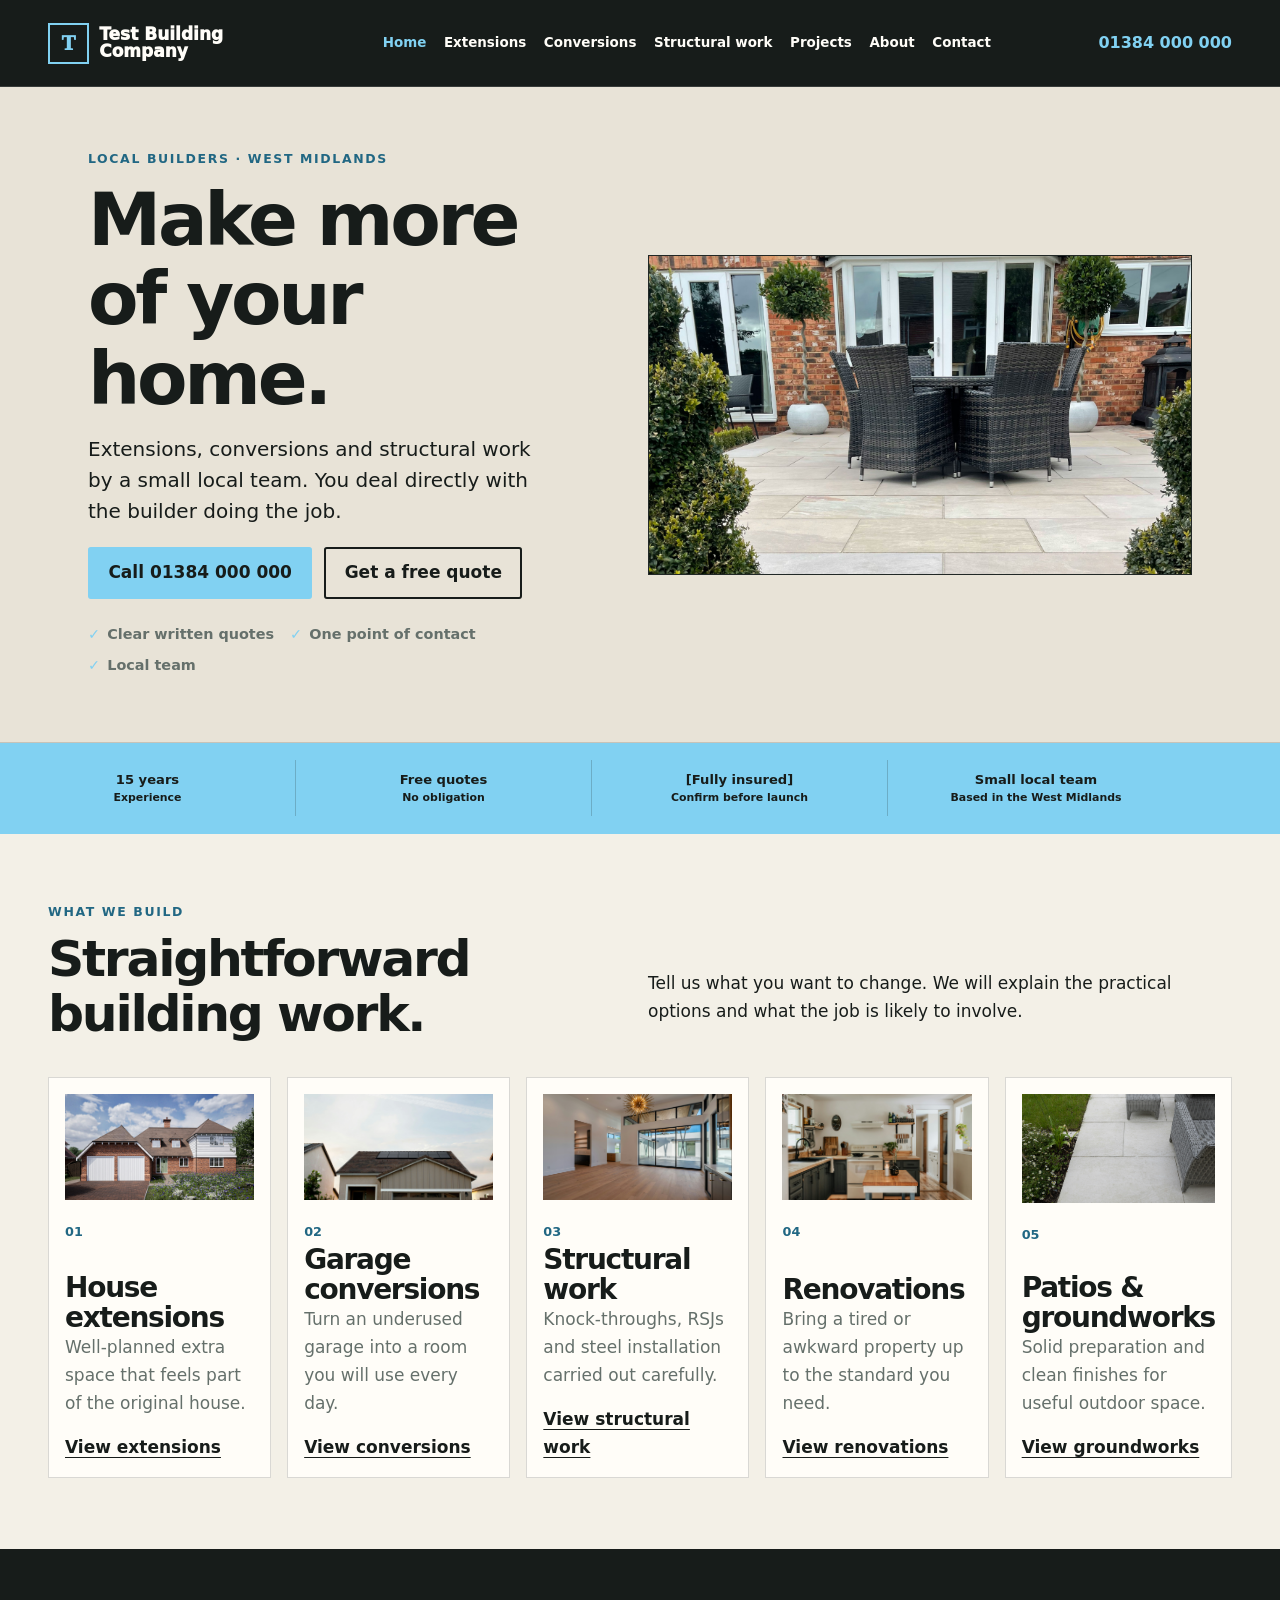
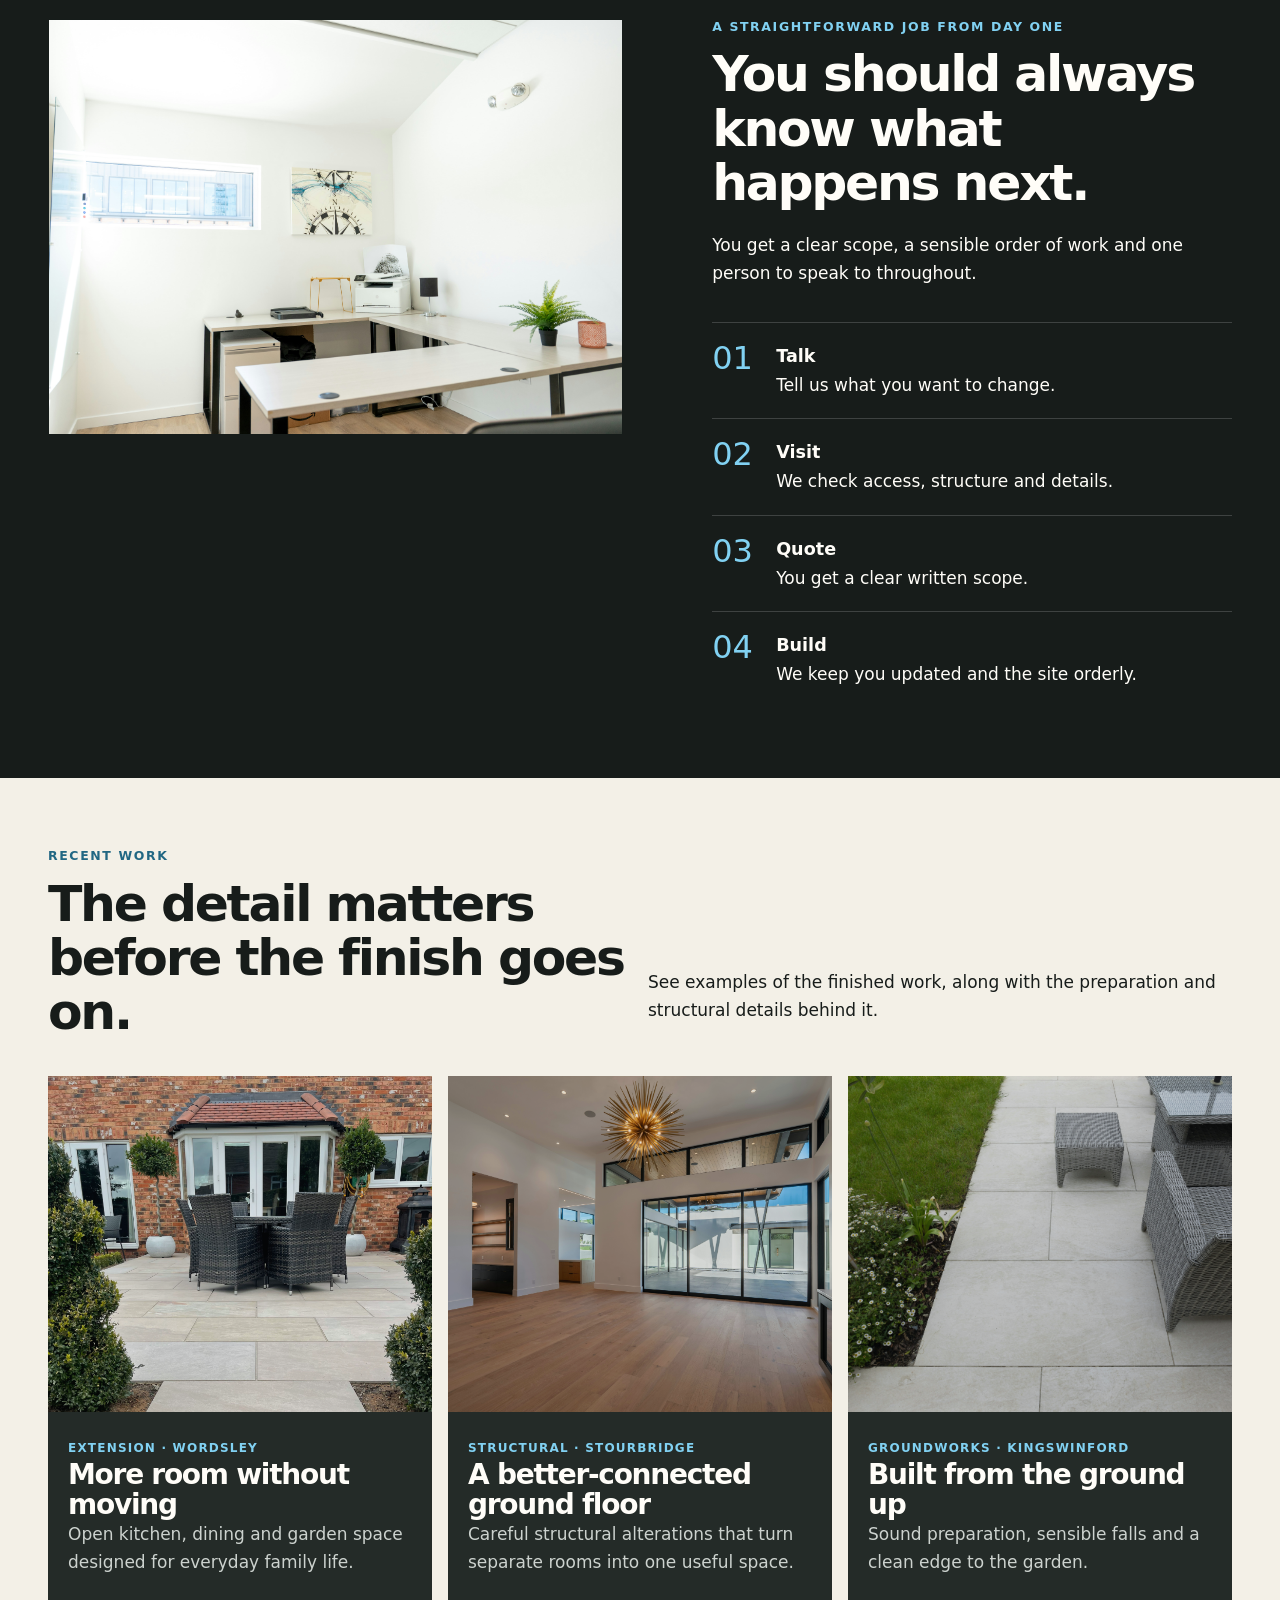
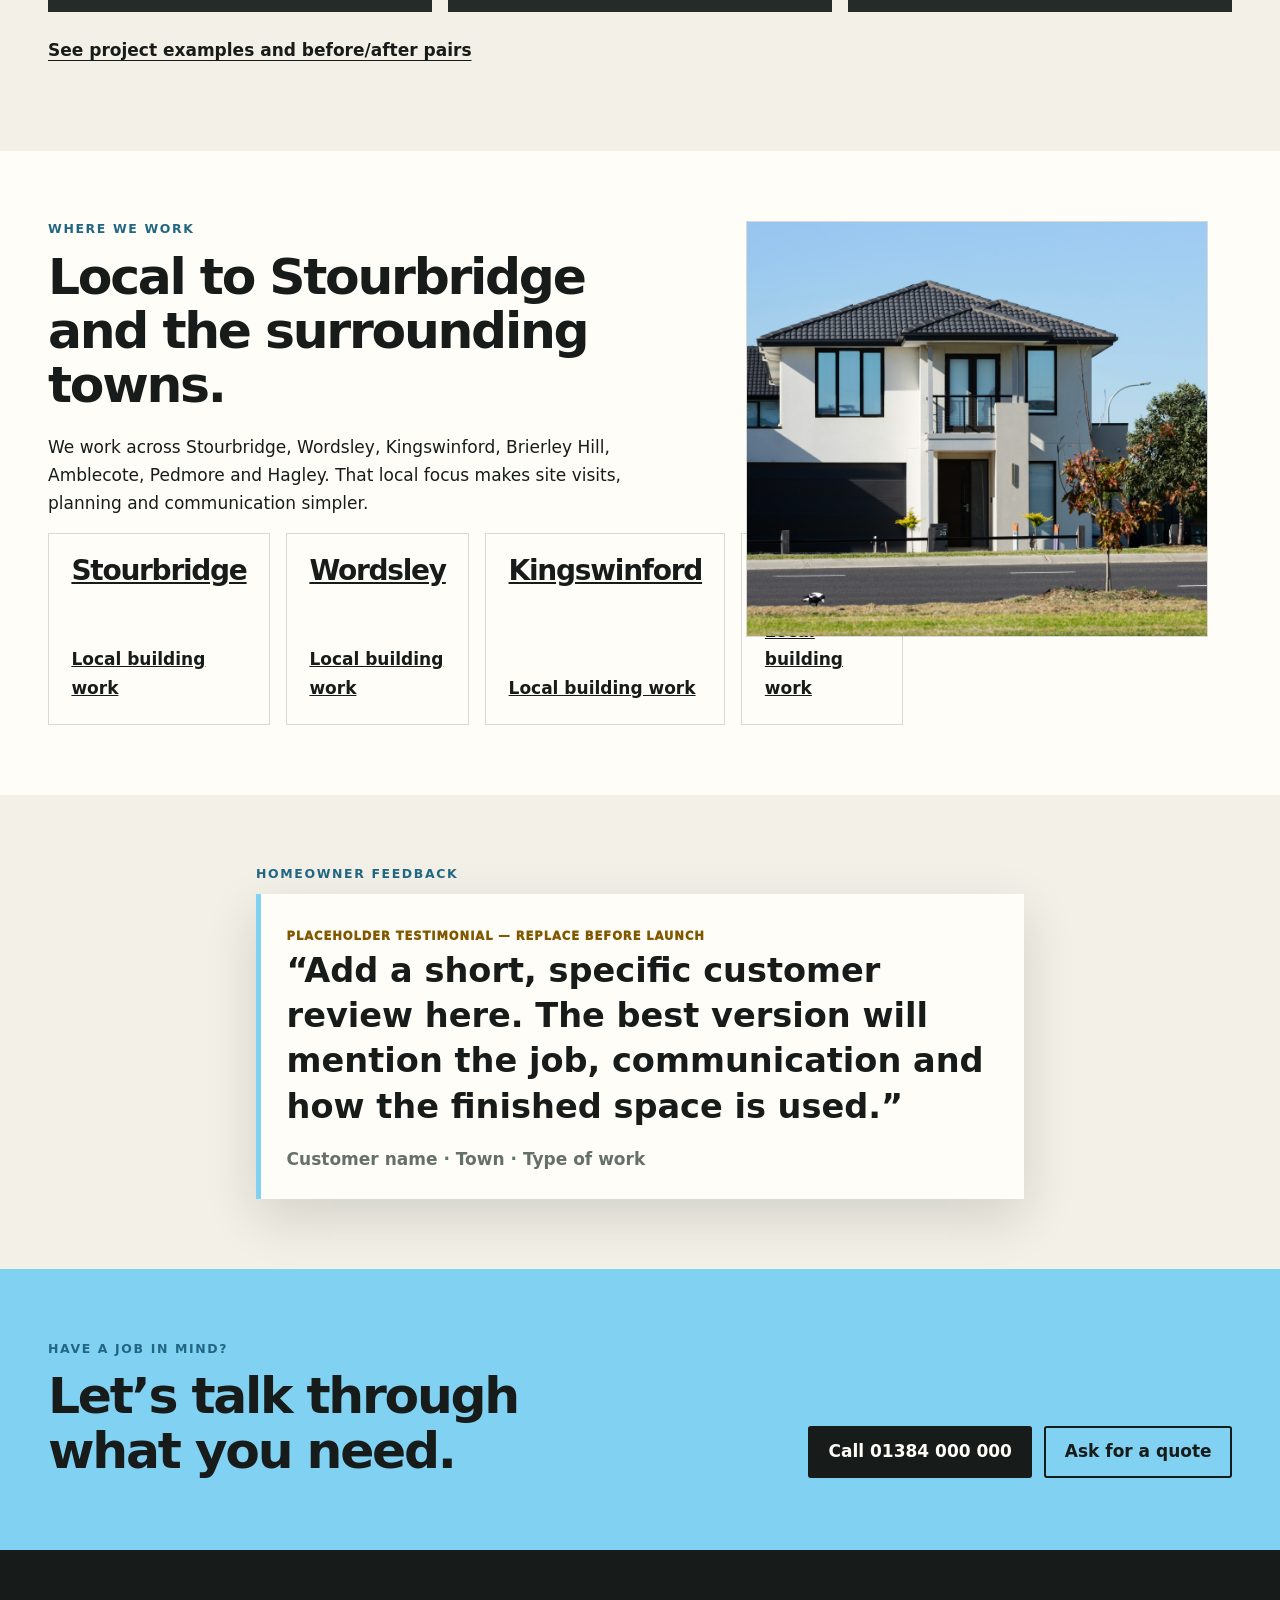
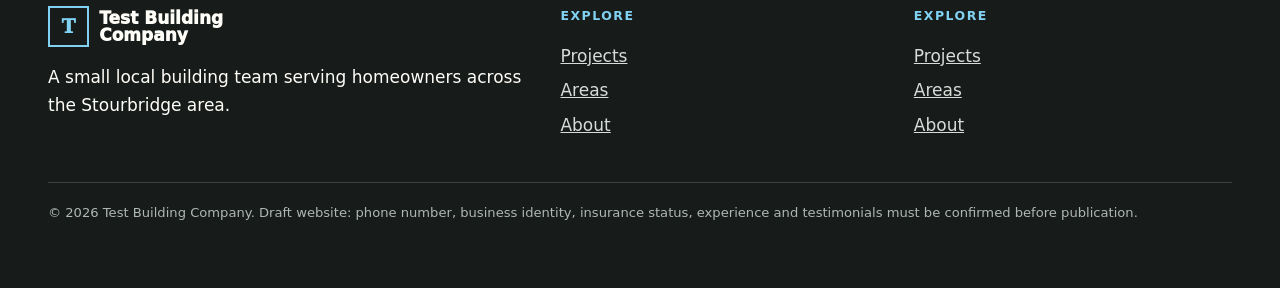
==== index.html @ cee7c172 "Add initial building company website" ====
<!doctype html>
<html lang="en-GB">
<head>
  <meta charset="utf-8">
  <meta name="viewport" content="width=device-width, initial-scale=1">
  <title>Local Builders in Stourbridge | Test Building Company</title>
  <meta name="description" content="Straight-talking local builders for extensions, conversions, structural work and renovations across Stourbridge and the West Midlands.">
  <link rel="canonical" href="https://www.testbuilding.com/">
  <meta name="theme-color" content="#171c1a">
  <meta property="og:title" content="Test Building Company | Local West Midlands Builders">
  <meta property="og:description" content="Practical building work, clear communication and free no-obligation quotes across the Stourbridge area.">
  <meta property="og:type" content="website">
  <meta property="og:url" content="https://www.testbuilding.com/">
  <link rel="stylesheet" href="styles.css">
  <script type="application/ld+json">
  {
    "@context": "https://schema.org",
    "@type": ["LocalBusiness", "GeneralContractor"],
    "@id": "https://www.testbuilding.com/#business",
    "name": "Test Building Company",
    "url": "https://www.testbuilding.com/",
    "telephone": "+441384000000",
    "email": "hello@testbuilding.com",
    "description": "Local building company serving homeowners across Stourbridge and the surrounding West Midlands.",
    "address": {"@type": "PostalAddress", "addressRegion": "West Midlands", "addressCountry": "GB"},
    "areaServed": ["Stourbridge", "Wordsley", "Kingswinford", "Brierley Hill", "Amblecote", "Pedmore", "Hagley"]
  }
  </script>
</head>
<body>
  <a class="skip-link" href="#main">Skip to main content</a>
  <header class="site-header">
    <div class="container header-inner">
      <a class="brand" href="index.html" aria-label="Test Building Company home">
        <span class="brand-mark" aria-hidden="true">T</span>
        <span class="brand-text">Test Building Company</span>
      </a>
      <nav class="site-nav" id="site-nav" aria-label="Main navigation">
        <ul class="nav-list">
          <li><a href="index.html" aria-current="page">Home</a></li>
          <li><a href="extensions.html">Extensions</a></li>
          <li><a href="garage-conversions.html">Conversions</a></li>
          <li><a href="structural-alterations-rsjs.html">Structural work</a></li>
          <li><a href="projects.html">Projects</a></li>
          <li><a href="about.html">About</a></li>
          <li><a href="contact.html">Contact</a></li>
          <li class="nav-mobile-only"><a href="tel:+441384000000">Call 01384 000 000</a></li>
        </ul>
      </nav>
      <div class="header-actions">
        <a class="header-phone" href="tel:+441384000000" aria-label="Call Test Building Company on 01384 000 000">01384 000 000</a>
        <button class="menu-toggle" type="button" aria-expanded="false" aria-controls="site-nav" aria-label="Open menu"><span aria-hidden="true"></span></button>
      </div>
    </div>
  </header>

  <main id="main">
    <section class="hero">
      <div class="hero-media">
        <img src="images/elise-brown-ebrpvrJQu-0-unsplash.jpg" width="1600" height="1000" alt="Temporary image of a tiled patio outside a brick house" fetchpriority="high">
        <!-- REPLACE: wide exterior shot of the company's best completed rear extension in the Stourbridge area -->
      </div>
      <div class="container hero-content">
        <p class="eyebrow on-dark">Local builders · West Midlands</p>
        <h1>Make more of your home.</h1>
        <p class="lede">Extensions, conversions and structural work by a small local team. You deal directly with the builder doing the job.</p>
        <div class="button-row">
          <a class="btn" href="tel:+441384000000">Call 01384 000 000</a>
          <a class="btn btn-outline" href="contact.html">Get a free quote</a>
        </div>
        <div class="proof-line" aria-label="Service highlights">
          <span>Clear written quotes</span><span>One point of contact</span><span>Local team</span>
        </div>
      </div>
    </section>

    <aside class="trust-strip" aria-label="Why choose us">
      <ul class="container trust-grid">
        <li>15 years<small>Experience</small></li>
        <li>Free quotes<small>No obligation</small></li>
        <li>[Fully insured]<small>Confirm before launch</small></li>
        <li>Small local team<small>Based in the West Midlands</small></li>
      </ul>
    </aside>

    <section class="section" aria-labelledby="services-title">
      <div class="container">
        <div class="section-intro">
          <div><p class="eyebrow">What we build</p><h2 id="services-title">Straightforward building work.</h2></div>
          <p>Tell us what you want to change. We will explain the practical options and what the job is likely to involve.</p>
        </div>
        <div class="service-grid">
          <article class="service-card"><div><img class="card-thumb" src="images/modunite-ltd-hjWqyOMGvNY-unsplash.jpg" width="640" height="360" alt="Temporary image of a brick house with two garages" loading="lazy"><!-- REPLACE: small close-up of matched brickwork and glazing on a finished local extension --><span class="service-number">01</span></div><div><h3>House extensions</h3><p>Well-planned extra space that feels part of the original house.</p><a class="text-link" href="extensions.html">View extensions</a></div></article>
          <article class="service-card"><div><img class="card-thumb" src="images/vivint-solar-HASgVRE48KY-unsplash.jpg" width="640" height="360" alt="Temporary image of a detached house with a garage and driveway" loading="lazy"><!-- REPLACE: small exterior detail of a garage conversion window and matched brickwork --><span class="service-number">02</span></div><div><h3>Garage conversions</h3><p>Turn an underused garage into a room you will use every day.</p><a class="text-link" href="garage-conversions.html">View conversions</a></div></article>
          <article class="service-card"><div><img class="card-thumb" src="images/salvo-media-llc-cyPTV1MY844-unsplash.jpg" width="640" height="360" alt="Temporary image of a large open-plan interior with glazing" loading="lazy"><!-- REPLACE: small work-in-progress detail of an RSJ seated on its specified support --><span class="service-number">03</span></div><div><h3>Structural work</h3><p>Knock-throughs, RSJs and steel installation carried out carefully.</p><a class="text-link" href="structural-alterations-rsjs.html">View structural work</a></div></article>
          <article class="service-card"><div><img class="card-thumb" src="images/clay-banks-dcTDSnEh31A-unsplash.jpg" width="640" height="360" alt="Temporary image of a compact fitted kitchen" loading="lazy"><!-- REPLACE: small detail showing careful preparation or finished joinery in a local renovation --><span class="service-number">04</span></div><div><h3>Renovations</h3><p>Bring a tired or awkward property up to the standard you need.</p><a class="text-link" href="renovations.html">View renovations</a></div></article>
          <article class="service-card"><div><img class="card-thumb" src="images/tile-merchant-ireland-bMOwrJLFQJY-unsplash.jpg" width="640" height="360" alt="Temporary image of a paved garden patio" loading="lazy"><!-- REPLACE: small close-up of accurately cut paving, edge restraint and drainage --><span class="service-number">05</span></div><div><h3>Patios &amp; groundworks</h3><p>Solid preparation and clean finishes for useful outdoor space.</p><a class="text-link" href="patios-groundworks.html">View groundworks</a></div></article>
        </div>
      </div>
    </section>

    <section class="section section-dark">
      <div class="container split">
        <div class="image-panel">
          <img src="images/deliberate-directions-K9DZz7B8sCU-unsplash.jpg" width="1000" height="900" alt="Temporary image of a bright finished office" loading="lazy">
          <!-- REPLACE: company owner reviewing drawings with homeowners at a kitchen table -->
        </div>
        <div class="split-copy">
          <p class="eyebrow on-dark">A straightforward job from day one</p>
          <h2>You should always know what happens next.</h2>
          <p>You get a clear scope, a sensible order of work and one person to speak to throughout.</p>
          <ol class="process-list">
            <li><strong>Talk</strong>Tell us what you want to change.</li>
            <li><strong>Visit</strong>We check access, structure and details.</li>
            <li><strong>Quote</strong>You get a clear written scope.</li>
            <li><strong>Build</strong>We keep you updated and the site orderly.</li>
          </ol>
        </div>
      </div>
    </section>

    <section class="section" aria-labelledby="work-title">
      <div class="container">
        <div class="section-intro">
          <div><p class="eyebrow">Recent work</p><h2 id="work-title">The detail matters before the finish goes on.</h2></div>
          <p>See examples of the finished work, along with the preparation and structural details behind it.</p>
        </div>
        <div class="project-grid">
          <article class="project-card"><img src="images/elise-brown-ebrpvrJQu-0-unsplash.jpg" width="900" height="680" alt="Temporary image of a tiled patio outside a brick house" loading="lazy"><!-- REPLACE: finished single-storey rear extension with matching brickwork, Wordsley --><div class="project-copy"><span class="project-tag">Extension · Wordsley</span><h3>More room without moving</h3><p>Open kitchen, dining and garden space designed for everyday family life.</p></div></article>
          <article class="project-card"><img src="images/salvo-media-llc-cyPTV1MY844-unsplash.jpg" width="900" height="680" alt="Temporary image of a large open-plan interior with glazing" loading="lazy"><!-- REPLACE: completed kitchen-diner knock-through showing boxed-in RSJ, Stourbridge --><div class="project-copy"><span class="project-tag">Structural · Stourbridge</span><h3>A better-connected ground floor</h3><p>Careful structural alterations that turn separate rooms into one useful space.</p></div></article>
          <article class="project-card"><img src="images/tile-merchant-ireland-bMOwrJLFQJY-unsplash.jpg" width="900" height="680" alt="Temporary image of a paved garden patio" loading="lazy"><!-- REPLACE: newly laid porcelain or natural stone patio with neat drainage detail, Kingswinford --><div class="project-copy"><span class="project-tag">Groundworks · Kingswinford</span><h3>Built from the ground up</h3><p>Sound preparation, sensible falls and a clean edge to the garden.</p></div></article>
        </div>
        <p style="margin-top:1.5rem"><a class="text-link" href="projects.html">See project examples and before/after pairs</a></p>
      </div>
    </section>

    <section class="section section-white" id="areas">
      <div class="container split reverse">
        <div class="image-panel"><img src="images/troy-mortier-HckCpdBDeDk-unsplash.jpg" width="1000" height="900" alt="Temporary image of a modern two-storey house" loading="lazy"><!-- REPLACE: recognisable local streetscape showing typical West Midlands brick housing, no house numbers visible --></div>
        <div class="split-copy"><p class="eyebrow">Where we work</p><h2>Local to Stourbridge and the surrounding towns.</h2><p>We work across Stourbridge, Wordsley, Kingswinford, Brierley Hill, Amblecote, Pedmore and Hagley. That local focus makes site visits, planning and communication simpler.</p><div class="area-grid"><a class="area-card" href="builders-stourbridge.html"><h3>Stourbridge</h3><span class="text-link">Local building work</span></a><a class="area-card" href="builders-wordsley.html"><h3>Wordsley</h3><span class="text-link">Local building work</span></a><a class="area-card" href="builders-kingswinford.html"><h3>Kingswinford</h3><span class="text-link">Local building work</span></a><a class="area-card" href="builders-brierley-hill.html"><h3>Brierley Hill</h3><span class="text-link">Local building work</span></a></div></div>
      </div>
    </section>

    <section class="section">
      <div class="container narrow">
        <p class="eyebrow">Homeowner feedback</p>
        <blockquote class="quote"><span class="placeholder-label">Placeholder testimonial — replace before launch</span><p>“Add a short, specific customer review here. The best version will mention the job, communication and how the finished space is used.”</p><cite>Customer name · Town · Type of work</cite></blockquote>
      </div>
    </section>

    <section class="cta-band">
      <div class="container cta-inner"><div><p class="eyebrow">Have a job in mind?</p><h2>Let’s talk through what you need.</h2></div><div class="button-row"><a class="btn btn-dark" href="tel:+441384000000">Call 01384 000 000</a><a class="btn btn-outline" href="contact.html">Ask for a quote</a></div></div>
    </section>
  </main>

  <footer class="site-footer">
    <div class="container">
      <div class="footer-grid">
        <div><a class="brand" href="index.html"><span class="brand-mark" aria-hidden="true">T</span><span class="brand-text">Test Building Company</span></a><p style="margin-top:1rem">A small local building team serving homeowners across the Stourbridge area.</p></div>
        <div><p class="footer-heading">Explore</p><ul class="footer-links"><li><a href="projects.html">Projects</a></li><li><a href="index.html#areas">Areas</a></li><li><a href="about.html">About</a></li></ul></div>
        <div><p class="footer-heading">Explore</p><ul class="footer-links"><li><a href="projects.html">Projects</a></li><li><a href="index.html#areas">Areas</a></li><li><a href="about.html">About</a></li></ul></div>
      </div>
      <p class="footer-small">© 2026 Test Building Company. Draft website: phone number, business identity, insurance status, experience and testimonials must be confirmed before publication.</p>
    </div>
  </footer>

  <div class="mobile-callbar" aria-label="Quick contact"><a href="tel:+441384000000">Call now</a><a href="https://wa.me/441384000000">WhatsApp</a></div>
  <script src="script.js" defer></script>
</body>
</html>
---- styles.css ----
:root {
  --ink: #171c1a;
  --ink-soft: #242b28;
  --paper: #f3f0e7;
  --paper-deep: #e8e3d7;
  --white: #fffdf8;
  --accent: #81d1f2;
  --accent-dark: #216783;
  --muted: #65706b;
  --line: rgba(23, 28, 26, 0.16);
  --shadow: 0 18px 50px rgba(12, 18, 15, 0.14);
  --radius: 0.4rem;
  --content: 74rem;
}

*,
*::before,
*::after { box-sizing: border-box; }

html { scroll-behavior: smooth; }

body {
  margin: 0;
  background: var(--paper);
  color: var(--ink);
  font-family: Inter, ui-sans-serif, system-ui, -apple-system, BlinkMacSystemFont, "Segoe UI", sans-serif;
  font-size: 1.0625rem;
  line-height: 1.65;
  text-rendering: optimizeLegibility;
}

body.nav-open { overflow: hidden; }

img {
  display: block;
  max-width: 100%;
  height: auto;
}

a { color: inherit; }

a:hover { text-decoration-thickness: 2px; }

button,
input,
select,
textarea { font: inherit; }

button { cursor: pointer; }

:focus-visible {
  outline: 3px solid var(--accent);
  outline-offset: 4px;
}

.skip-link {
  position: fixed;
  z-index: 1000;
  top: 0.75rem;
  left: 0.75rem;
  padding: 0.65rem 1rem;
  background: var(--accent);
  color: var(--ink);
  font-weight: 800;
  transform: translateY(-180%);
}

.skip-link:focus { transform: translateY(0); }

.container {
  width: min(calc(100% - 2rem), var(--content));
  margin-inline: auto;
}

.narrow { max-width: 48rem; }

.eyebrow {
  margin: 0 0 0.75rem;
  color: var(--accent-dark);
  font-size: 0.78rem;
  font-weight: 900;
  letter-spacing: 0.13em;
  line-height: 1.3;
  text-transform: uppercase;
}

.on-dark { color: var(--accent); }

h1,
h2,
h3 {
  margin: 0;
  font-family: Inter, ui-sans-serif, system-ui, -apple-system, BlinkMacSystemFont, "Segoe UI", sans-serif;
  font-weight: 900;
  line-height: 1.08;
  letter-spacing: -0.045em;
}

h1 { font-size: clamp(2.55rem, 9vw, 5.6rem); }
h2 { font-size: clamp(1.85rem, 5vw, 3.15rem); }
h3 { font-size: clamp(1.3rem, 3.5vw, 1.75rem); }

p { margin: 0 0 1rem; }

.lede {
  max-width: 44rem;
  font-size: clamp(1.15rem, 2.5vw, 1.4rem);
  line-height: 1.55;
}

.section-intro {
  display: grid;
  gap: 1rem;
  margin-bottom: 2.25rem;
}

.section-intro p { max-width: 42rem; }

.btn {
  display: inline-flex;
  min-height: 3.25rem;
  align-items: center;
  justify-content: center;
  gap: 0.55rem;
  padding: 0.82rem 1.15rem;
  border: 2px solid transparent;
  border-radius: 0.18rem;
  background: var(--accent);
  color: var(--ink);
  font-weight: 900;
  line-height: 1.15;
  text-align: center;
  text-decoration: none;
}

.btn:hover { background: #a6e2fa; }

.btn-outline {
  border-color: currentColor;
  background: transparent;
}

.btn-outline:hover {
  background: var(--white);
  color: var(--ink);
}

.btn-dark {
  background: var(--ink);
  color: var(--white);
}

.btn-dark:hover { background: var(--ink-soft); }

.text-link {
  font-weight: 850;
  text-underline-offset: 0.23em;
}

.site-header {
  position: sticky;
  top: 0;
  z-index: 50;
  border-bottom: 1px solid rgba(255,255,255,0.14);
  background: var(--ink);
  color: var(--white);
}

.header-inner {
  min-height: 4.75rem;
  display: flex;
  align-items: center;
  justify-content: space-between;
  gap: 1rem;
}

.brand {
  display: inline-flex;
  align-items: center;
  gap: 0.65rem;
  color: var(--white);
  font-weight: 950;
  line-height: 1;
  text-decoration: none;
}

.brand-mark {
  display: grid;
  width: 2.55rem;
  aspect-ratio: 1;
  place-items: center;
  border: 2px solid var(--accent);
  color: var(--accent);
  font-family: Georgia, serif;
  font-size: 1.3rem;
}

.brand-text { max-width: 11rem; }

.header-actions {
  display: flex;
  align-items: center;
  gap: 0.65rem;
}

.header-phone {
  color: var(--accent);
  font-size: 0.92rem;
  font-weight: 900;
  text-decoration: none;
}

.menu-toggle {
  display: grid;
  width: 3rem;
  aspect-ratio: 1;
  place-items: center;
  border: 1px solid rgba(255,255,255,0.35);
  background: transparent;
  color: var(--white);
}

.menu-toggle span,
.menu-toggle span::before,
.menu-toggle span::after {
  display: block;
  width: 1.3rem;
  height: 2px;
  background: currentColor;
  content: "";
  transition: transform 180ms ease;
}

.menu-toggle span::before { transform: translateY(-6px); }
.menu-toggle span::after { transform: translateY(4px); }

.menu-toggle[aria-expanded="true"] span { background: transparent; }
.menu-toggle[aria-expanded="true"] span::before { transform: translateY(0) rotate(45deg); }
.menu-toggle[aria-expanded="true"] span::after { transform: translateY(-2px) rotate(-45deg); }

.site-nav {
  position: absolute;
  inset: 100% 0 auto;
  display: none;
  min-height: calc(100vh - 4.75rem);
  padding: 1.3rem 1rem 7rem;
  background: var(--ink);
}

.site-nav.open { display: block; }

.nav-list {
  max-width: var(--content);
  margin: 0 auto;
  padding: 0;
  list-style: none;
}

.nav-list a {
  display: block;
  padding: 0.85rem 0;
  border-bottom: 1px solid rgba(255,255,255,0.14);
  font-size: 1.15rem;
  font-weight: 800;
  text-decoration: none;
}

.nav-list a:hover,
.nav-list a[aria-current="page"] { color: var(--accent); }

.nav-group-label {
  display: block;
  padding-top: 1rem;
  color: #aab2ae;
  font-size: 0.72rem;
  font-weight: 900;
  letter-spacing: 0.13em;
  text-transform: uppercase;
}

.hero {
  display: grid;
  grid-template-columns: 1rem minmax(0, 1fr) 1rem;
  gap: 1.25rem;
  min-height: 0;
  padding-block: 2rem;
  border-bottom: 1px solid var(--line);
  background: var(--paper-deep);
  color: var(--ink);
}

.hero-media {
  grid-column: 2;
  grid-row: 2;
  height: 16rem;
  overflow: hidden;
  border: 1px solid var(--line);
  background: var(--ink-soft);
}

.hero-media::after {
  content: none;
}

.hero-media img {
  width: 100%;
  height: 100%;
  object-fit: cover;
}

.hero-content {
  grid-column: 2;
  grid-row: 1;
  width: auto;
  margin: 0;
  padding: 0;
}

.hero h1 {
  max-width: 15ch;
  font-size: clamp(2.35rem, 7vw, 4.6rem);
}

.hero .lede {
  margin: 1rem 0 1.25rem;
  font-size: clamp(1.05rem, 2.2vw, 1.25rem);
}

.hero .eyebrow,
.hero .breadcrumbs a { color: var(--accent-dark); }

.carousel-hero {
  position: relative;
  isolation: isolate;
  min-height: 31rem;
  align-content: center;
  overflow: hidden;
  border-bottom: 0;
  background: var(--ink);
  color: var(--white);
}

.hero-carousel,
.hero-slide,
.hero-overlay {
  position: absolute;
  inset: 0;
}

[data-carousel-slide][hidden] { display: none !important; }

.hero-carousel { z-index: -2; }
.hero-slide { background: var(--ink-soft); }

.hero-slide img {
  width: 100%;
  height: 100%;
  object-fit: cover;
}

.hero-overlay {
  z-index: -1;
  background: linear-gradient(90deg, rgba(12, 17, 15, 0.9) 0%, rgba(12, 17, 15, 0.7) 58%, rgba(12, 17, 15, 0.35) 100%);
}

.carousel-hero .hero-content {
  z-index: 1;
  max-width: 46rem;
  padding-block: 1.5rem 4.5rem;
}

.carousel-hero .eyebrow,
.carousel-hero .breadcrumbs a { color: var(--accent); }
.carousel-hero .breadcrumbs { color: #d7dcd9; }
.carousel-hero .lede { color: var(--white); }

.btn-outline-light {
  border-color: var(--white);
  color: var(--white);
}

.btn-outline-light:hover {
  border-color: var(--accent);
  background: var(--accent);
  color: var(--ink);
}

.button-row {
  display: flex;
  flex-wrap: wrap;
  gap: 0.75rem;
}

.proof-line {
  display: flex;
  flex-wrap: wrap;
  gap: 0.45rem 1rem;
  margin-top: 1.5rem;
  color: var(--muted);
  font-size: 0.9rem;
  font-weight: 700;
}

.proof-line span::before {
  margin-right: 0.45rem;
  color: var(--accent);
  content: "✓";
}

.trust-strip {
  background: var(--accent);
  color: var(--ink);
}

.trust-grid {
  display: grid;
  grid-template-columns: repeat(2, 1fr);
  margin: 0;
  padding: 1.1rem 0;
  list-style: none;
}

.trust-grid li {
  padding: 0.7rem;
  border-right: 1px solid rgba(23,28,26,0.2);
  font-size: 0.82rem;
  font-weight: 900;
  line-height: 1.25;
  text-align: center;
}

.trust-grid li:nth-child(2n) { border-right: 0; }

.trust-grid small {
  display: block;
  margin-top: 0.2rem;
  font-weight: 650;
}

.section { padding-block: clamp(3rem, 5.5vw, 5rem); }
.section-tight { padding-block: clamp(2.4rem, 5vw, 3.75rem); }
.section-dark { background: var(--ink); color: var(--white); }
.section-deep { background: var(--ink-soft); color: var(--white); }
.section-white { background: var(--white); }

.service-grid,
.project-grid,
.feature-grid,
.area-grid {
  display: grid;
  gap: 1rem;
}

.service-card,
.area-card,
.feature-card {
  display: flex;
  min-height: 17rem;
  flex-direction: column;
  justify-content: space-between;
  padding: 1.4rem;
  border: 1px solid var(--line);
  background: var(--white);
}

.card-thumb {
  width: 100%;
  aspect-ratio: 16 / 9;
  margin-bottom: 1rem;
  object-fit: cover;
}

.service-card { transition: transform 180ms ease, box-shadow 180ms ease; }
.service-card:hover { transform: translateY(-4px); box-shadow: var(--shadow); }
.area-card,
.feature-card { min-height: 12rem; }
.service-number { color: var(--accent-dark); font-size: 0.8rem; font-weight: 900; }
.service-card p { color: var(--muted); }

.image-panel {
  position: relative;
  width: 100%;
  max-width: 38rem;
  height: clamp(18rem, 38vw, 26rem);
  min-height: 0;
  overflow: hidden;
  border: 1px solid var(--line);
}

.image-panel img {
  width: 100%;
  height: 100%;
  object-fit: cover;
}

.split {
  display: grid;
  gap: 2rem;
  align-items: start;
}

.split-copy { max-width: 38rem; }
.split-copy h2 { margin-bottom: 1.25rem; }

.tick-list {
  display: grid;
  gap: 0.6rem;
  margin: 1.4rem 0 0;
  padding: 0;
  list-style: none;
}

.tick-list li { position: relative; padding-left: 1.75rem; }
.tick-list li::before { position: absolute; left: 0; color: var(--accent-dark); font-weight: 900; content: "✓"; }

.service-link-list { gap: 0; border-top: 1px solid var(--line); }
.service-link-list li { padding-left: 0; border-bottom: 1px solid var(--line); }
.service-link-list li::before { content: none; }
.service-link-list a {
  display: flex;
  min-height: 3.25rem;
  align-items: center;
  justify-content: space-between;
  gap: 1rem;
  padding: 0.65rem 0;
  font-weight: 800;
  text-decoration: none;
}
.service-link-list a::after { color: var(--accent-dark); content: "→"; }
.service-link-list a:hover { color: var(--accent-dark); }

.process-list {
  display: grid;
  gap: 0;
  margin: 2.2rem 0 0;
  padding: 0;
  list-style: none;
  counter-reset: step;
}

.process-list li {
  position: relative;
  padding: 1.2rem 0 1.2rem 4rem;
  border-top: 1px solid rgba(255,255,255,0.17);
  counter-increment: step;
}

.process-list li::before {
  position: absolute;
  left: 0;
  color: var(--accent);
  font-family: Inter, ui-sans-serif, system-ui, sans-serif;
  font-size: 2rem;
  line-height: 1;
  content: "0" counter(step);
}

.process-list strong { display: block; font-size: 1.1rem; }

.project-card { position: relative; overflow: hidden; background: var(--ink-soft); color: var(--white); }
.project-card img { width: 100%; height: clamp(14rem, 34vw, 21rem); object-fit: cover; opacity: 0.88; transition: transform 250ms ease; }
.project-card:hover img { transform: scale(1.025); }
.project-copy { padding: 1.25rem; }
.project-copy p { color: #ccd2ce; }
.project-tag { color: var(--accent); font-size: 0.75rem; font-weight: 900; letter-spacing: 0.1em; text-transform: uppercase; }

.before-after { display: grid; grid-template-columns: 1fr 1fr; }
.before-after figure { position: relative; margin: 0; overflow: hidden; }
.before-after img { width: 100%; height: clamp(13rem, 28vw, 22rem); object-fit: cover; }
.before-after figcaption { position: absolute; left: 0.65rem; bottom: 0.65rem; padding: 0.25rem 0.5rem; background: var(--ink); color: var(--white); font-size: 0.75rem; font-weight: 900; text-transform: uppercase; }

.quote {
  margin: 0;
  padding: 1.6rem;
  border-left: 5px solid var(--accent);
  background: var(--white);
  box-shadow: var(--shadow);
}

.quote p { font-family: Inter, ui-sans-serif, system-ui, sans-serif; font-size: clamp(1.35rem, 4vw, 2.1rem); font-weight: 800; line-height: 1.35; }
.quote cite { color: var(--muted); font-style: normal; font-weight: 800; }
.placeholder-label { color: #805800; font-size: 0.72rem; font-weight: 950; letter-spacing: 0.08em; text-transform: uppercase; }

.local-note {
  padding: 1.35rem;
  border: 1px solid var(--line);
  background: var(--paper-deep);
}

.local-note strong { display: block; margin-bottom: 0.4rem; }

.process-cards { counter-reset: process-card; }

.section-dark .process-cards .feature-card {
  position: relative;
  min-height: 15rem;
  overflow: hidden;
  border: 0;
  border-top: 5px solid var(--accent);
  background: var(--ink-soft);
  color: var(--white);
}

.process-cards .process-number {
  color: var(--accent);
  font-size: clamp(2.5rem, 8vw, 4.5rem);
  font-weight: 950;
  line-height: 1;
  letter-spacing: -0.08em;
}

.process-cards h3 { margin-bottom: 0.55rem; }
.process-cards p { margin: 0; color: #d7dcd9; }

.service-carousel {
  overflow: hidden;
  border: 1px solid var(--line);
  background: var(--paper);
}

.service-slide {
  display: grid;
  min-height: 25rem;
}

.service-slide img {
  width: 100%;
  height: 16rem;
  object-fit: cover;
}

.service-slide > div { align-self: center; padding: 1.5rem; }
.service-slide h3 { margin-bottom: 0.7rem; }

.carousel-controls {
  display: flex;
  align-items: center;
  justify-content: flex-end;
  gap: 0.75rem;
  padding: 0.8rem;
  border-top: 1px solid var(--line);
}

.carousel-arrow {
  display: inline-grid;
  width: 3rem;
  height: 3rem;
  border: 1px solid currentColor;
  background: transparent;
  color: inherit;
  font-size: 1.35rem;
  font-weight: 900;
  line-height: 1;
  place-items: center;
}

.carousel-arrow:hover { background: var(--accent); color: var(--ink); }
.carousel-status { min-width: 3.7rem; font-size: 0.88rem; font-weight: 900; text-align: center; }

.hero-carousel-controls {
  position: absolute;
  z-index: 2;
  right: 1rem;
  bottom: 1rem;
  padding: 0;
  border-top: 0;
  color: var(--white);
}

.faq-list { border-top: 1px solid var(--line); }
.faq-list details { border-bottom: 1px solid var(--line); }
.faq-list summary { position: relative; padding: 1.3rem 3rem 1.3rem 0; font-weight: 900; cursor: pointer; list-style: none; }
.faq-list summary::-webkit-details-marker { display: none; }
.faq-list summary::after { position: absolute; right: 0.3rem; color: var(--accent-dark); font-size: 1.5rem; content: "+"; }
.faq-list details[open] summary::after { content: "−"; }
.faq-list details p { max-width: 50rem; padding: 0 2rem 1.3rem 0; color: var(--muted); }

.contact-layout { display: grid; gap: 2rem; }

.contact-card {
  padding: 1.4rem;
  background: var(--ink);
  color: var(--white);
}

.contact-card a { color: var(--accent); font-weight: 900; }

.form-grid { display: grid; gap: 1rem; }
.form-field { display: grid; gap: 0.35rem; }
.form-field label { font-size: 0.9rem; font-weight: 900; }
.form-field input,
.form-field select,
.form-field textarea {
  width: 100%;
  min-height: 3.25rem;
  padding: 0.75rem;
  border: 1px solid #9ba39f;
  border-radius: 0;
  background: var(--white);
  color: var(--ink);
}
.form-field textarea { min-height: 8rem; resize: vertical; }
.form-note { color: var(--muted); font-size: 0.85rem; }
.draft-notice { padding: 0.75rem 1rem; border-left: 4px solid #a96f00; background: #fff3ce; color: #513700; font-size: 0.9rem; }

.cta-band {
  padding-block: clamp(3rem, 6vw, 4.5rem);
  background: var(--accent);
}

.cta-inner { display: grid; gap: 1.5rem; align-items: end; }
.cta-band h2 { max-width: 15ch; }

.site-footer {
  padding: 3.5rem 0 6.5rem;
  background: var(--ink);
  color: var(--white);
}

.footer-grid { display: grid; gap: 2.2rem; }
.footer-heading { margin-bottom: 0.75rem; color: var(--accent); font-size: 0.78rem; font-weight: 900; letter-spacing: 0.12em; text-transform: uppercase; }
.footer-links { margin: 0; padding: 0; list-style: none; }
.footer-links a { display: inline-block; padding: 0.2rem 0; color: #d7dcd9; }
.footer-small { margin-top: 2.5rem; padding-top: 1.2rem; border-top: 1px solid rgba(255,255,255,0.16); color: #aeb7b2; font-size: 0.82rem; }

.mobile-callbar {
  position: fixed;
  z-index: 60;
  right: 0;
  bottom: 0;
  left: 0;
  display: grid;
  grid-template-columns: 1fr 1fr;
  gap: 2px;
  padding: 0.45rem;
  background: var(--ink);
  box-shadow: 0 -8px 25px rgba(0,0,0,0.25);
}

.mobile-callbar a {
  display: grid;
  min-height: 3.3rem;
  place-items: center;
  background: var(--accent);
  color: var(--ink);
  font-weight: 950;
  text-decoration: none;
}

.mobile-callbar a:last-child { background: var(--white); }

.breadcrumbs { margin: 0 0 1.1rem; padding: 0; color: var(--muted); font-size: 0.85rem; list-style: none; }
.breadcrumbs li { display: inline; }
.breadcrumbs li + li::before { margin: 0 0.4rem; content: "/"; }
.breadcrumbs a { color: var(--accent); }

.page-hero { min-height: 0; }
.page-hero h1 { max-width: 13ch; }
.content-prose h2 { margin: 2.5rem 0 1rem; }
.content-prose h3 { margin: 1.8rem 0 0.75rem; }
.content-prose a { font-weight: 800; }

.stat-row { display: grid; gap: 1rem; margin-top: 2rem; }
.stat { padding: 1.2rem; border-top: 4px solid var(--accent); background: var(--ink-soft); color: var(--white); }
.stat strong { display: block; font-family: Inter, ui-sans-serif, system-ui, sans-serif; font-size: 1.45rem; }

.error-page { display: grid; min-height: calc(100vh - 4.75rem); place-items: center; padding: 4rem 0 7rem; background: var(--ink); color: var(--white); text-align: center; }
.error-code { color: var(--accent); font-family: Inter, ui-sans-serif, system-ui, sans-serif; font-size: clamp(6rem, 30vw, 16rem); font-weight: 950; line-height: 0.75; }

@media (max-width: 23rem) {
  .site-header .header-inner > .brand .brand-text { display: none; }
  .header-actions { gap: 0.35rem; }
  .header-phone { font-size: 0.82rem; }
}

@media (min-width: 42rem) {
  .container { width: min(calc(100% - 3rem), var(--content)); }
  .trust-grid { grid-template-columns: repeat(4, 1fr); }
  .trust-grid li:nth-child(2n) { border-right: 1px solid rgba(23,28,26,0.2); }
  .trust-grid li:last-child { border-right: 0; }
  .service-grid, .area-grid { grid-template-columns: repeat(2, 1fr); }
  .feature-grid, .project-grid { grid-template-columns: repeat(2, 1fr); }
  .form-grid.two-col { grid-template-columns: repeat(2, 1fr); }
  .form-grid .full { grid-column: 1 / -1; }
  .cta-inner { grid-template-columns: 1fr auto; }
  .footer-grid { grid-template-columns: 1.5fr 1fr 1fr; }
  .service-slide { grid-template-columns: minmax(0, 1.15fr) minmax(18rem, 0.85fr); }
  .service-slide img { height: 100%; min-height: 25rem; }
}

@media (min-width: 64rem) {
  body { padding-bottom: 0; }
  .header-inner { min-height: 5.4rem; }
  .menu-toggle { display: none; }
  .site-nav { position: static; display: block; min-height: 0; padding: 0; background: transparent; }
  .nav-list { display: flex; align-items: center; gap: 1.1rem; }
  .nav-list a { padding: 1.9rem 0; border: 0; font-size: 0.84rem; }
  .nav-group-label { display: none; }
  .nav-mobile-only { display: none; }
  .header-phone { font-size: 1rem; }
  .hero {
    grid-template-columns: minmax(1.5rem, 1fr) minmax(0, 40rem) minmax(22rem, 34rem) minmax(1.5rem, 1fr);
    gap: clamp(2rem, 5vw, 5rem);
    min-height: 0;
    align-items: center;
    padding-block: clamp(2.5rem, 5vw, 4rem);
  }
  .hero-content { grid-column: 2; grid-row: 1; }
  .hero-media { grid-column: 3; grid-row: 1; height: clamp(18rem, 25vw, 22rem); }
  .carousel-hero { min-height: 32rem; grid-template-columns: minmax(2rem, 1fr) minmax(0, var(--content)) minmax(2rem, 1fr); }
  .carousel-hero .hero-content { grid-column: 2; width: 100%; }
  .hero-carousel-controls { right: max(2rem, calc((100vw - var(--content)) / 2)); bottom: 2rem; }
  .section-intro { grid-template-columns: 1fr 1fr; align-items: end; }
  .service-grid { grid-template-columns: repeat(5, 1fr); }
  .service-card { min-height: 23rem; padding: 1rem; }
  .area-grid { grid-template-columns: repeat(4, 1fr); }
  .feature-grid { grid-template-columns: repeat(3, 1fr); }
  .project-grid { grid-template-columns: repeat(3, 1fr); }
  .split { grid-template-columns: 1.05fr 0.95fr; gap: clamp(3rem, 7vw, 7rem); }
  .split.reverse .image-panel { order: 2; }
  .contact-layout { grid-template-columns: 0.75fr 1.25fr; gap: 4rem; }
  .stat-row { grid-template-columns: repeat(3, 1fr); }
  .mobile-callbar { display: none; }
  .site-footer { padding-bottom: 3rem; }
}

@media (prefers-reduced-motion: reduce) {
  html { scroll-behavior: auto; }
  *, *::before, *::after { scroll-behavior: auto !important; transition: none !important; }
}
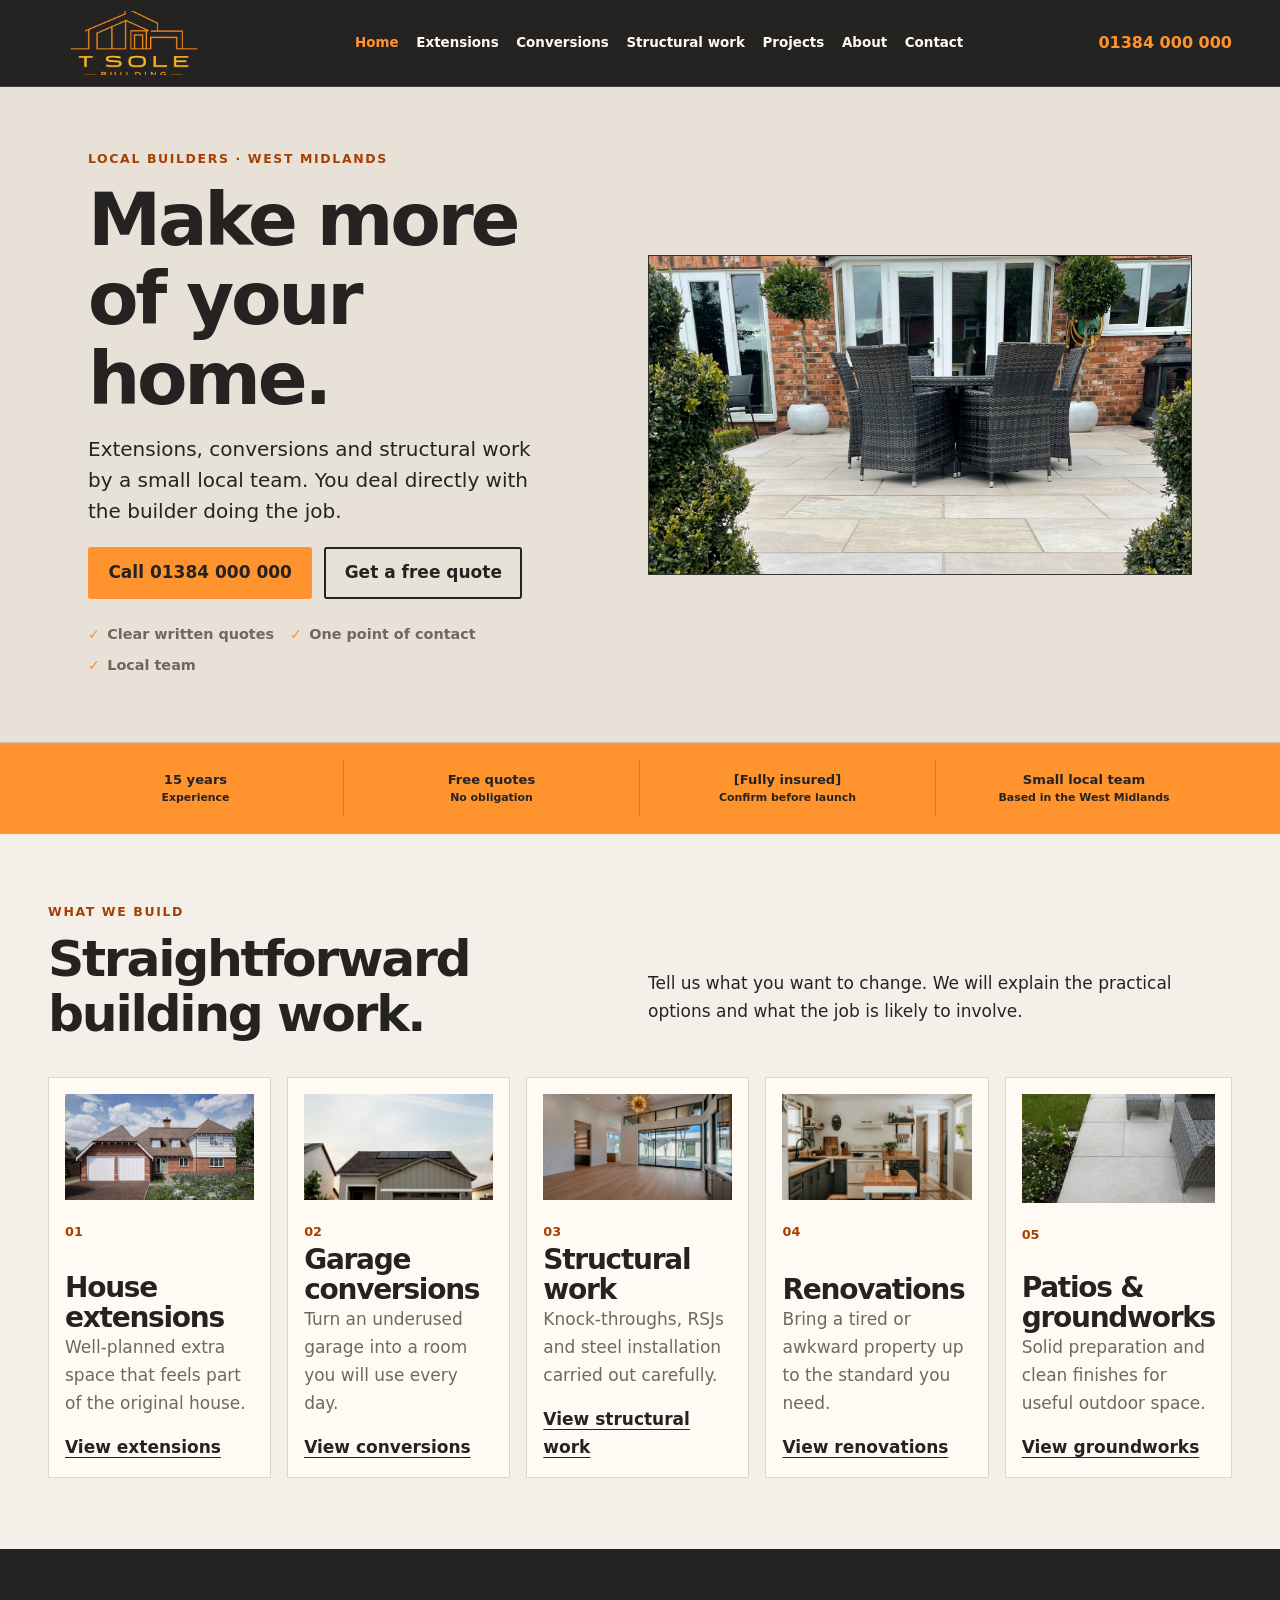
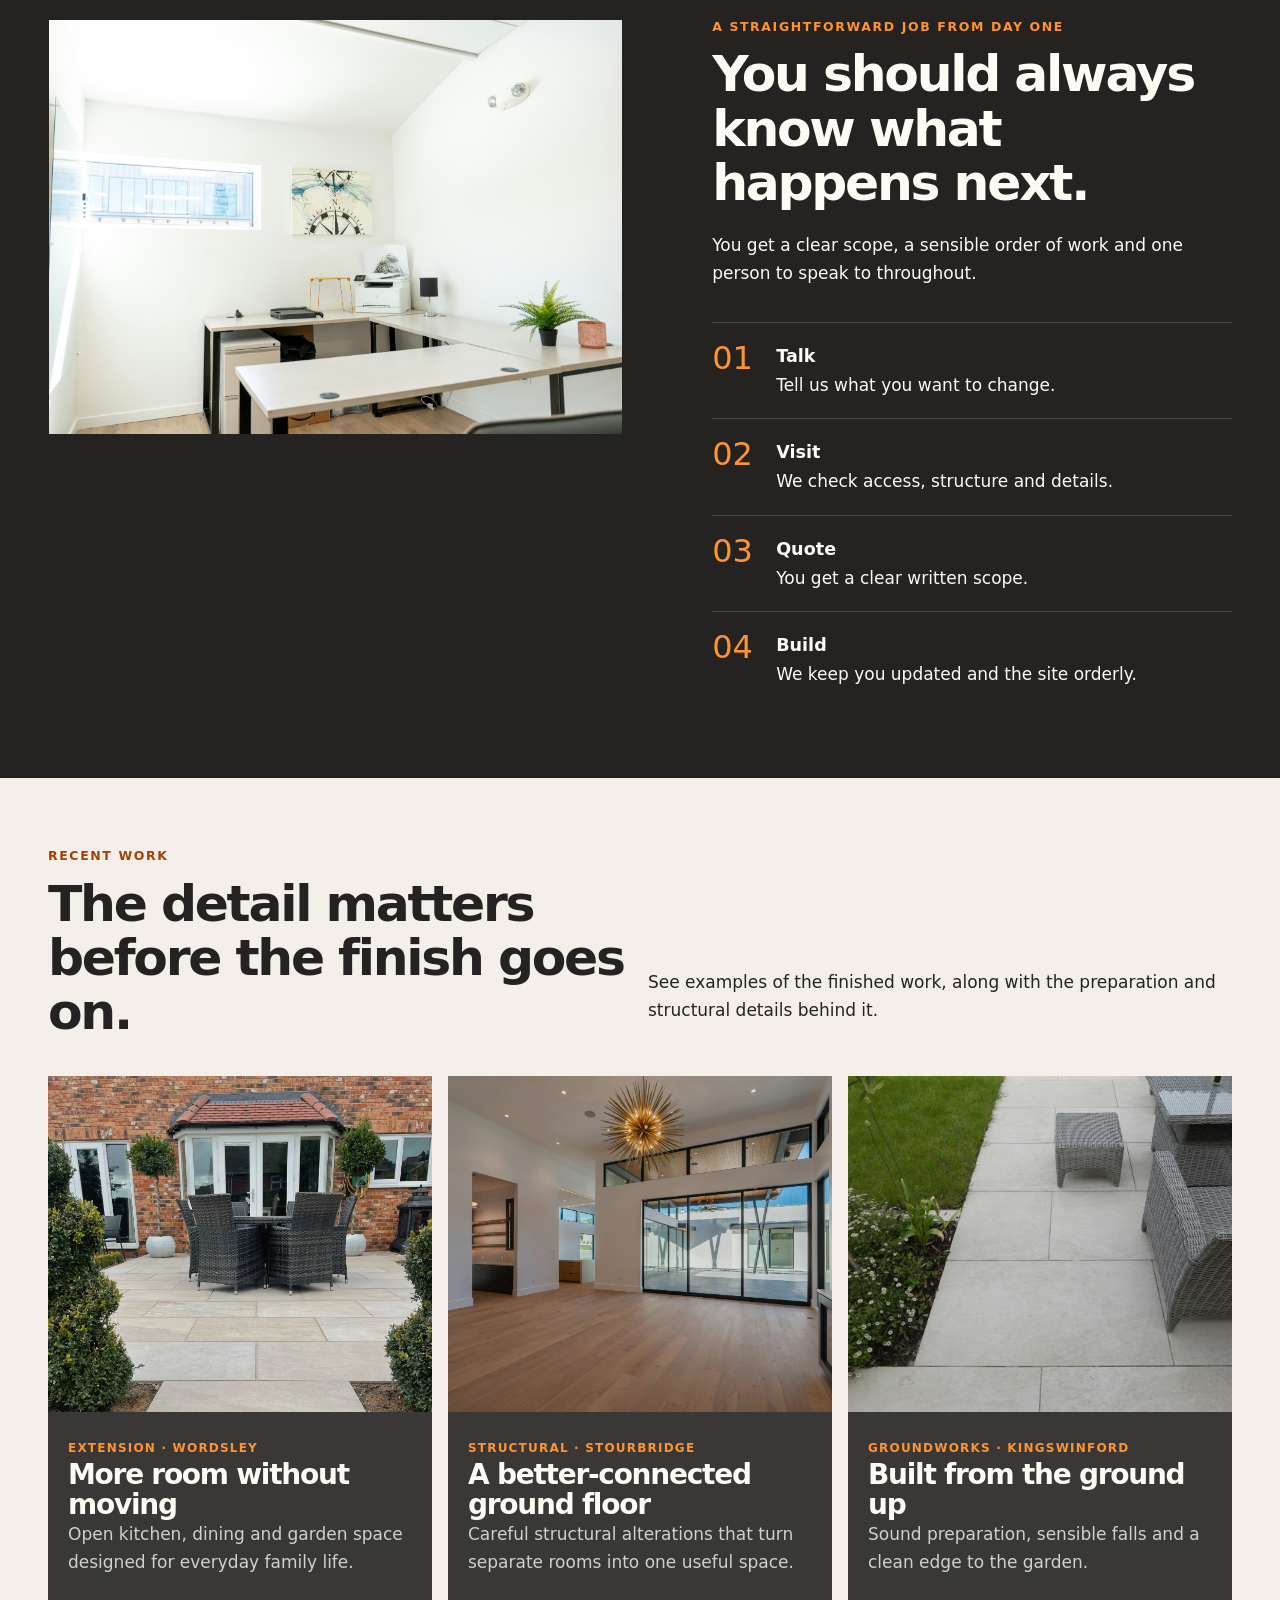
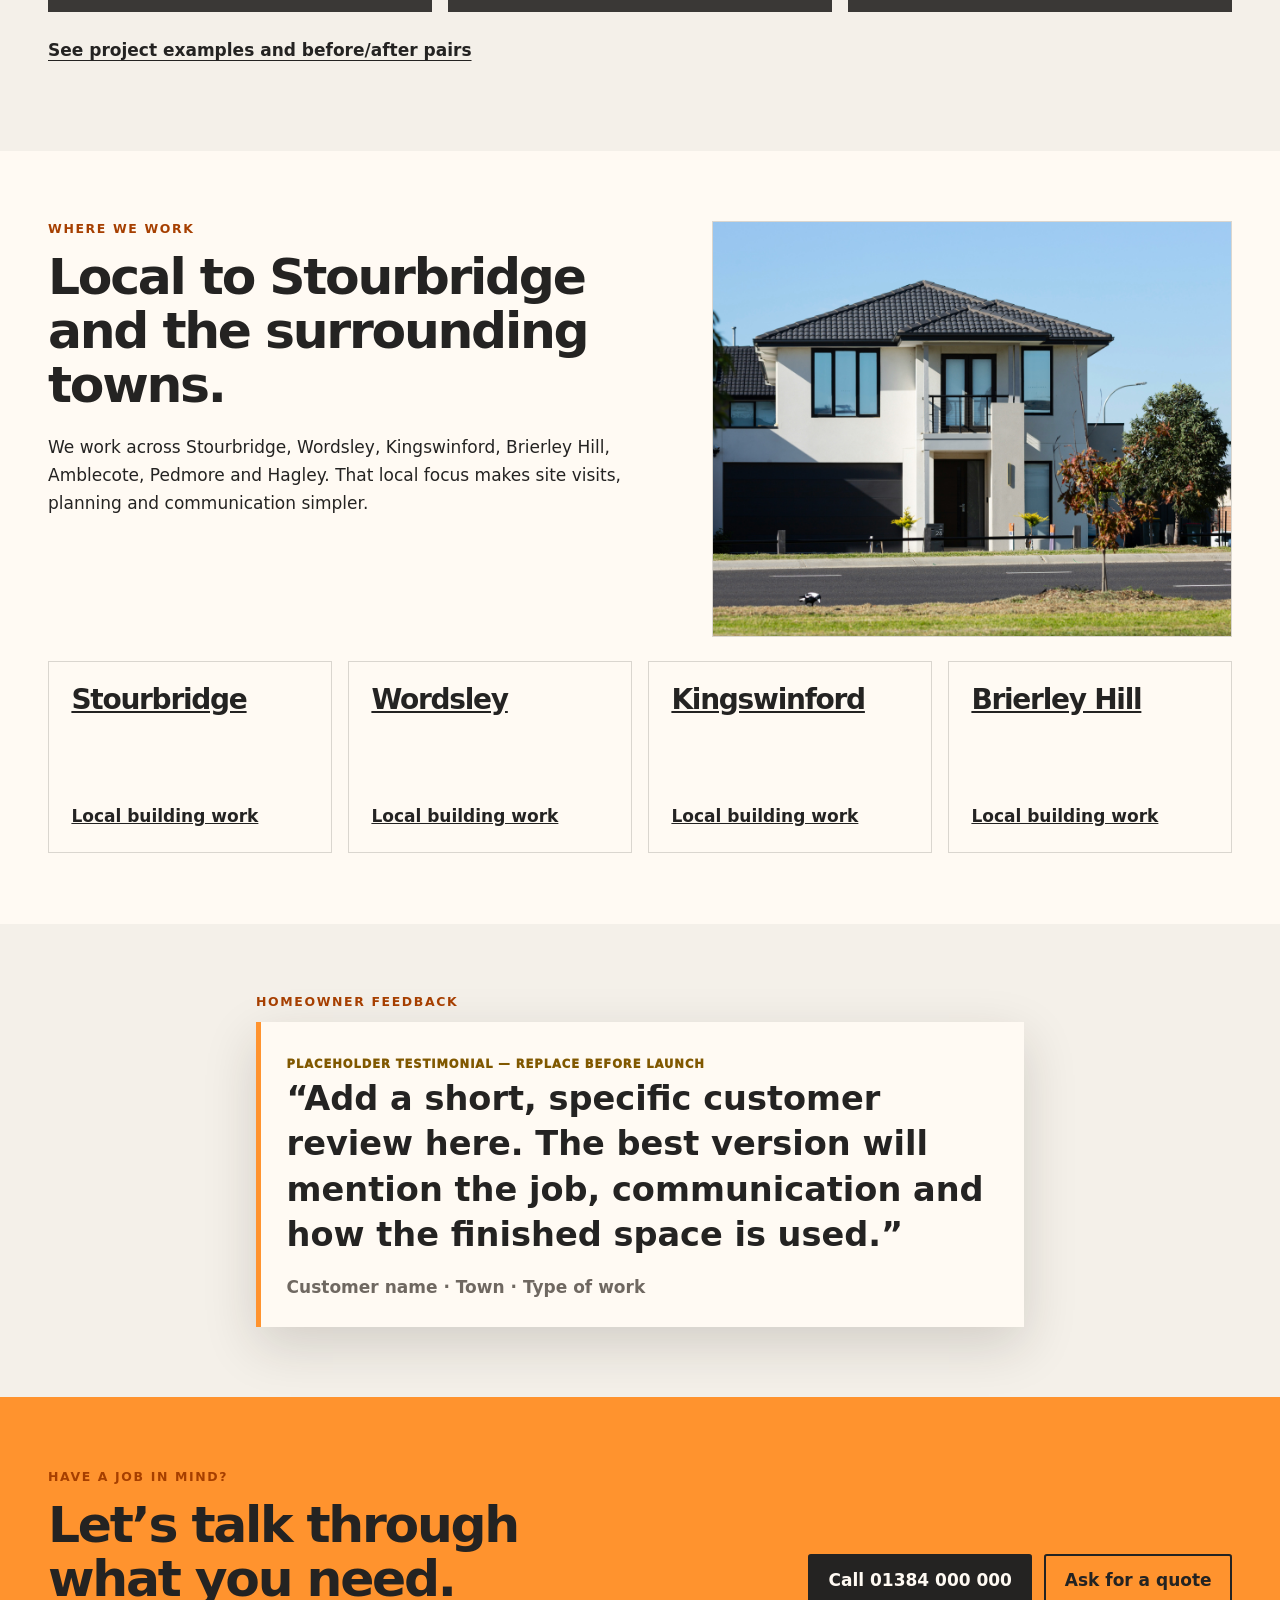
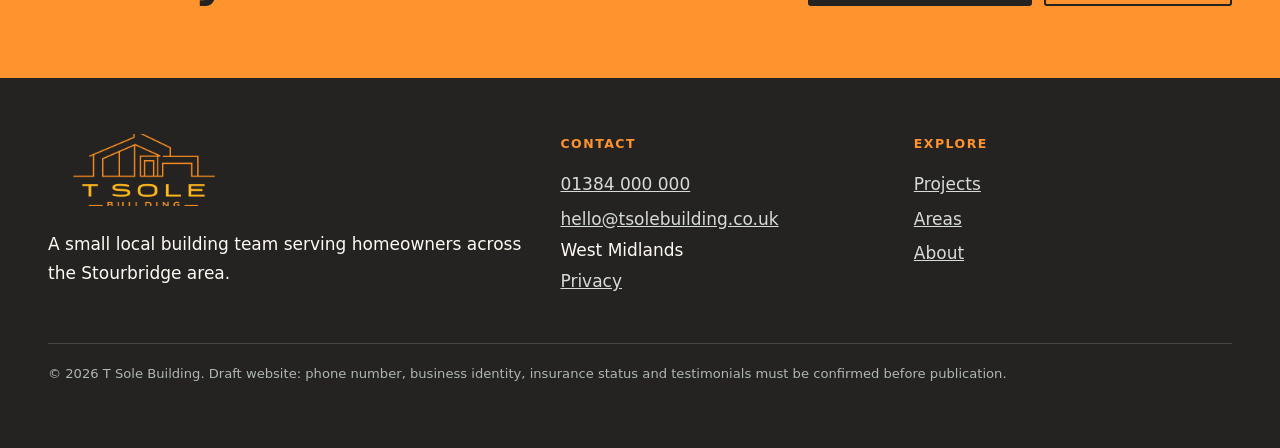
==== commit fab344a4: "Rebrand site as T Sole Building" ====
--- a/index.html
+++ b/index.html
@@ -3,24 +3,27 @@
 <head>
   <meta charset="utf-8">
   <meta name="viewport" content="width=device-width, initial-scale=1">
-  <title>Local Builders in Stourbridge | Test Building Company</title>
+  <title>Local Builders in Stourbridge | T Sole Building</title>
   <meta name="description" content="Straight-talking local builders for extensions, conversions, structural work and renovations across Stourbridge and the West Midlands.">
-  <link rel="canonical" href="https://www.testbuilding.com/">
-  <meta name="theme-color" content="#171c1a">
-  <meta property="og:title" content="Test Building Company | Local West Midlands Builders">
+  <link rel="canonical" href="https://www.tsolebuilding.co.uk/">
+  <meta name="theme-color" content="#242322">
+  <meta property="og:title" content="T Sole Building | Local West Midlands Builders">
   <meta property="og:description" content="Practical building work, clear communication and free no-obligation quotes across the Stourbridge area.">
   <meta property="og:type" content="website">
-  <meta property="og:url" content="https://www.testbuilding.com/">
-  <link rel="stylesheet" href="styles.css">
+  <meta property="og:url" content="https://www.tsolebuilding.co.uk/">
+  <meta property="og:image" content="https://www.tsolebuilding.co.uk/images/TSole%20logo.png">
+  <meta property="og:image:alt" content="T Sole Building logo">
+  <link rel="icon" href="images/TSole%20logo.png" type="image/png"><link rel="stylesheet" href="styles.css">
   <script type="application/ld+json">
   {
     "@context": "https://schema.org",
     "@type": ["LocalBusiness", "GeneralContractor"],
-    "@id": "https://www.testbuilding.com/#business",
-    "name": "Test Building Company",
-    "url": "https://www.testbuilding.com/",
+    "@id": "https://www.tsolebuilding.co.uk/#business",
+    "name": "T Sole Building",
+    "url": "https://www.tsolebuilding.co.uk/",
+    "logo": "https://www.tsolebuilding.co.uk/images/TSole%20logo.png",
     "telephone": "+441384000000",
-    "email": "hello@testbuilding.com",
+    "email": "hello@tsolebuilding.co.uk",
     "description": "Local building company serving homeowners across Stourbridge and the surrounding West Midlands.",
     "address": {"@type": "PostalAddress", "addressRegion": "West Midlands", "addressCountry": "GB"},
     "areaServed": ["Stourbridge", "Wordsley", "Kingswinford", "Brierley Hill", "Amblecote", "Pedmore", "Hagley"]
@@ -31,9 +34,8 @@
   <a class="skip-link" href="#main">Skip to main content</a>
   <header class="site-header">
     <div class="container header-inner">
-      <a class="brand" href="index.html" aria-label="Test Building Company home">
-        <span class="brand-mark" aria-hidden="true">T</span>
-        <span class="brand-text">Test Building Company</span>
+      <a class="brand" href="index.html" aria-label="T Sole Building home">
+        <span class="brand-logo-frame"><img class="brand-logo" src="images/TSole%20logo.png" alt="T Sole Building" width="1024" height="1024"></span>
       </a>
       <nav class="site-nav" id="site-nav" aria-label="Main navigation">
         <ul class="nav-list">
@@ -48,7 +50,7 @@
         </ul>
       </nav>
       <div class="header-actions">
-        <a class="header-phone" href="tel:+441384000000" aria-label="Call Test Building Company on 01384 000 000">01384 000 000</a>
+        <a class="header-phone" href="tel:+441384000000" aria-label="Call T Sole Building on 01384 000 000">01384 000 000</a>
         <button class="menu-toggle" type="button" aria-expanded="false" aria-controls="site-nav" aria-label="Open menu"><span aria-hidden="true"></span></button>
       </div>
     </div>
@@ -134,10 +136,13 @@
       </div>
     </section>
 
-    <section class="section section-white" id="areas">
-      <div class="container split reverse">
-        <div class="image-panel"><img src="images/troy-mortier-HckCpdBDeDk-unsplash.jpg" width="1000" height="900" alt="Temporary image of a modern two-storey house" loading="lazy"><!-- REPLACE: recognisable local streetscape showing typical West Midlands brick housing, no house numbers visible --></div>
-        <div class="split-copy"><p class="eyebrow">Where we work</p><h2>Local to Stourbridge and the surrounding towns.</h2><p>We work across Stourbridge, Wordsley, Kingswinford, Brierley Hill, Amblecote, Pedmore and Hagley. That local focus makes site visits, planning and communication simpler.</p><div class="area-grid"><a class="area-card" href="builders-stourbridge.html"><h3>Stourbridge</h3><span class="text-link">Local building work</span></a><a class="area-card" href="builders-wordsley.html"><h3>Wordsley</h3><span class="text-link">Local building work</span></a><a class="area-card" href="builders-kingswinford.html"><h3>Kingswinford</h3><span class="text-link">Local building work</span></a><a class="area-card" href="builders-brierley-hill.html"><h3>Brierley Hill</h3><span class="text-link">Local building work</span></a></div></div>
+    <section class="section section-white areas-section" id="areas">
+      <div class="container areas-layout">
+        <div class="areas-intro">
+          <div class="areas-copy"><p class="eyebrow">Where we work</p><h2>Local to Stourbridge and the surrounding towns.</h2><p>We work across Stourbridge, Wordsley, Kingswinford, Brierley Hill, Amblecote, Pedmore and Hagley. That local focus makes site visits, planning and communication simpler.</p></div>
+          <div class="image-panel areas-image"><img src="images/troy-mortier-HckCpdBDeDk-unsplash.jpg" width="1000" height="900" alt="Temporary image of a modern two-storey house" loading="lazy"><!-- REPLACE: recognisable local streetscape showing typical West Midlands brick housing, no house numbers visible --></div>
+        </div>
+        <div class="area-grid"><a class="area-card" href="builders-stourbridge.html"><h3>Stourbridge</h3><span class="text-link">Local building work</span></a><a class="area-card" href="builders-wordsley.html"><h3>Wordsley</h3><span class="text-link">Local building work</span></a><a class="area-card" href="builders-kingswinford.html"><h3>Kingswinford</h3><span class="text-link">Local building work</span></a><a class="area-card" href="builders-brierley-hill.html"><h3>Brierley Hill</h3><span class="text-link">Local building work</span></a></div>
       </div>
     </section>
 
@@ -156,11 +161,11 @@
   <footer class="site-footer">
     <div class="container">
       <div class="footer-grid">
-        <div><a class="brand" href="index.html"><span class="brand-mark" aria-hidden="true">T</span><span class="brand-text">Test Building Company</span></a><p style="margin-top:1rem">A small local building team serving homeowners across the Stourbridge area.</p></div>
-        <div><p class="footer-heading">Explore</p><ul class="footer-links"><li><a href="projects.html">Projects</a></li><li><a href="index.html#areas">Areas</a></li><li><a href="about.html">About</a></li></ul></div>
+        <div><a class="brand" href="index.html"><span class="brand-logo-frame"><img class="brand-logo" src="images/TSole%20logo.png" alt="T Sole Building" width="1024" height="1024"></span></a><p style="margin-top:1rem">A small local building team serving homeowners across the Stourbridge area.</p></div>
+        <div><p class="footer-heading">Contact</p><ul class="footer-links"><li><a href="tel:+441384000000">01384 000 000</a></li><li><a href="mailto:hello@tsolebuilding.co.uk">hello@tsolebuilding.co.uk</a></li><li>West Midlands</li><li><a href="privacy.html">Privacy</a></li></ul></div>
         <div><p class="footer-heading">Explore</p><ul class="footer-links"><li><a href="projects.html">Projects</a></li><li><a href="index.html#areas">Areas</a></li><li><a href="about.html">About</a></li></ul></div>
       </div>
-      <p class="footer-small">© 2026 Test Building Company. Draft website: phone number, business identity, insurance status, experience and testimonials must be confirmed before publication.</p>
+      <p class="footer-small">© 2026 T Sole Building. Draft website: phone number, business identity, insurance status and testimonials must be confirmed before publication.</p>
     </div>
   </footer>
 
--- a/styles.css
+++ b/styles.css
@@ -1,14 +1,14 @@
 :root {
-  --ink: #171c1a;
-  --ink-soft: #242b28;
-  --paper: #f3f0e7;
-  --paper-deep: #e8e3d7;
-  --white: #fffdf8;
-  --accent: #81d1f2;
-  --accent-dark: #216783;
-  --muted: #65706b;
-  --line: rgba(23, 28, 26, 0.16);
-  --shadow: 0 18px 50px rgba(12, 18, 15, 0.14);
+  --ink: #242322;
+  --ink-soft: #3a3836;
+  --paper: #f4f0e9;
+  --paper-deep: #e8e1d7;
+  --white: #fffaf3;
+  --accent: #ff932e;
+  --accent-dark: #a63f00;
+  --muted: #6f6861;
+  --line: rgba(36, 35, 34, 0.17);
+  --shadow: 0 18px 50px rgba(36, 29, 23, 0.16);
   --radius: 0.4rem;
   --content: 74rem;
 }
@@ -133,7 +133,7 @@
   text-decoration: none;
 }
 
-.btn:hover { background: #a6e2fa; }
+.btn:hover { background: #ffad5f; }
 
 .btn-outline {
   border-color: currentColor;
@@ -177,25 +177,28 @@
 .brand {
   display: inline-flex;
   align-items: center;
-  gap: 0.65rem;
-  color: var(--white);
-  font-weight: 950;
-  line-height: 1;
+  color: var(--white);
   text-decoration: none;
 }
 
-.brand-mark {
-  display: grid;
-  width: 2.55rem;
-  aspect-ratio: 1;
-  place-items: center;
-  border: 2px solid var(--accent);
-  color: var(--accent);
-  font-family: Georgia, serif;
-  font-size: 1.3rem;
-}
-
-.brand-text { max-width: 11rem; }
+.brand-logo-frame {
+  display: block;
+  width: clamp(8.25rem, 15vw, 10.75rem);
+  height: 4rem;
+  overflow: hidden;
+}
+
+.brand-logo {
+  width: 100%;
+  max-width: none;
+  height: auto;
+  transform: translateY(-29%);
+}
+
+.site-footer .brand-logo-frame {
+  width: 12rem;
+  height: 4.5rem;
+}
 
 .header-actions {
   display: flex;
@@ -360,7 +363,7 @@
 
 .hero-overlay {
   z-index: -1;
-  background: linear-gradient(90deg, rgba(12, 17, 15, 0.9) 0%, rgba(12, 17, 15, 0.7) 58%, rgba(12, 17, 15, 0.35) 100%);
+  background: linear-gradient(90deg, rgba(36, 35, 34, 0.94) 0%, rgba(36, 35, 34, 0.72) 58%, rgba(36, 35, 34, 0.38) 100%);
 }
 
 .carousel-hero .hero-content {
@@ -415,14 +418,15 @@
 .trust-grid {
   display: grid;
   grid-template-columns: repeat(2, 1fr);
-  margin: 0;
+  margin-block: 0;
+  margin-inline: auto;
   padding: 1.1rem 0;
   list-style: none;
 }
 
 .trust-grid li {
   padding: 0.7rem;
-  border-right: 1px solid rgba(23,28,26,0.2);
+  border-right: 1px solid rgba(36,35,34,0.2);
   font-size: 0.82rem;
   font-weight: 900;
   line-height: 1.25;
@@ -501,6 +505,17 @@
 
 .split-copy { max-width: 38rem; }
 .split-copy h2 { margin-bottom: 1.25rem; }
+
+.areas-intro {
+  display: grid;
+  gap: 2rem;
+  align-items: start;
+}
+
+.areas-copy { max-width: 38rem; }
+.areas-copy h2 { margin-bottom: 1.25rem; }
+.areas-section .area-grid { margin-top: 1.5rem; }
+.areas-image { max-width: none; }
 
 .tick-list {
   display: grid;
@@ -768,7 +783,7 @@
 .error-code { color: var(--accent); font-family: Inter, ui-sans-serif, system-ui, sans-serif; font-size: clamp(6rem, 30vw, 16rem); font-weight: 950; line-height: 0.75; }
 
 @media (max-width: 23rem) {
-  .site-header .header-inner > .brand .brand-text { display: none; }
+  .site-header .brand-logo-frame { width: 7.25rem; }
   .header-actions { gap: 0.35rem; }
   .header-phone { font-size: 0.82rem; }
 }
@@ -776,7 +791,7 @@
 @media (min-width: 42rem) {
   .container { width: min(calc(100% - 3rem), var(--content)); }
   .trust-grid { grid-template-columns: repeat(4, 1fr); }
-  .trust-grid li:nth-child(2n) { border-right: 1px solid rgba(23,28,26,0.2); }
+  .trust-grid li:nth-child(2n) { border-right: 1px solid rgba(36,35,34,0.2); }
   .trust-grid li:last-child { border-right: 0; }
   .service-grid, .area-grid { grid-template-columns: repeat(2, 1fr); }
   .feature-grid, .project-grid { grid-template-columns: repeat(2, 1fr); }
@@ -818,6 +833,8 @@
   .project-grid { grid-template-columns: repeat(3, 1fr); }
   .split { grid-template-columns: 1.05fr 0.95fr; gap: clamp(3rem, 7vw, 7rem); }
   .split.reverse .image-panel { order: 2; }
+  .areas-intro { grid-template-columns: 1.05fr 0.95fr; gap: clamp(3rem, 7vw, 7rem); }
+  .areas-image { justify-self: stretch; }
   .contact-layout { grid-template-columns: 0.75fr 1.25fr; gap: 4rem; }
   .stat-row { grid-template-columns: repeat(3, 1fr); }
   .mobile-callbar { display: none; }
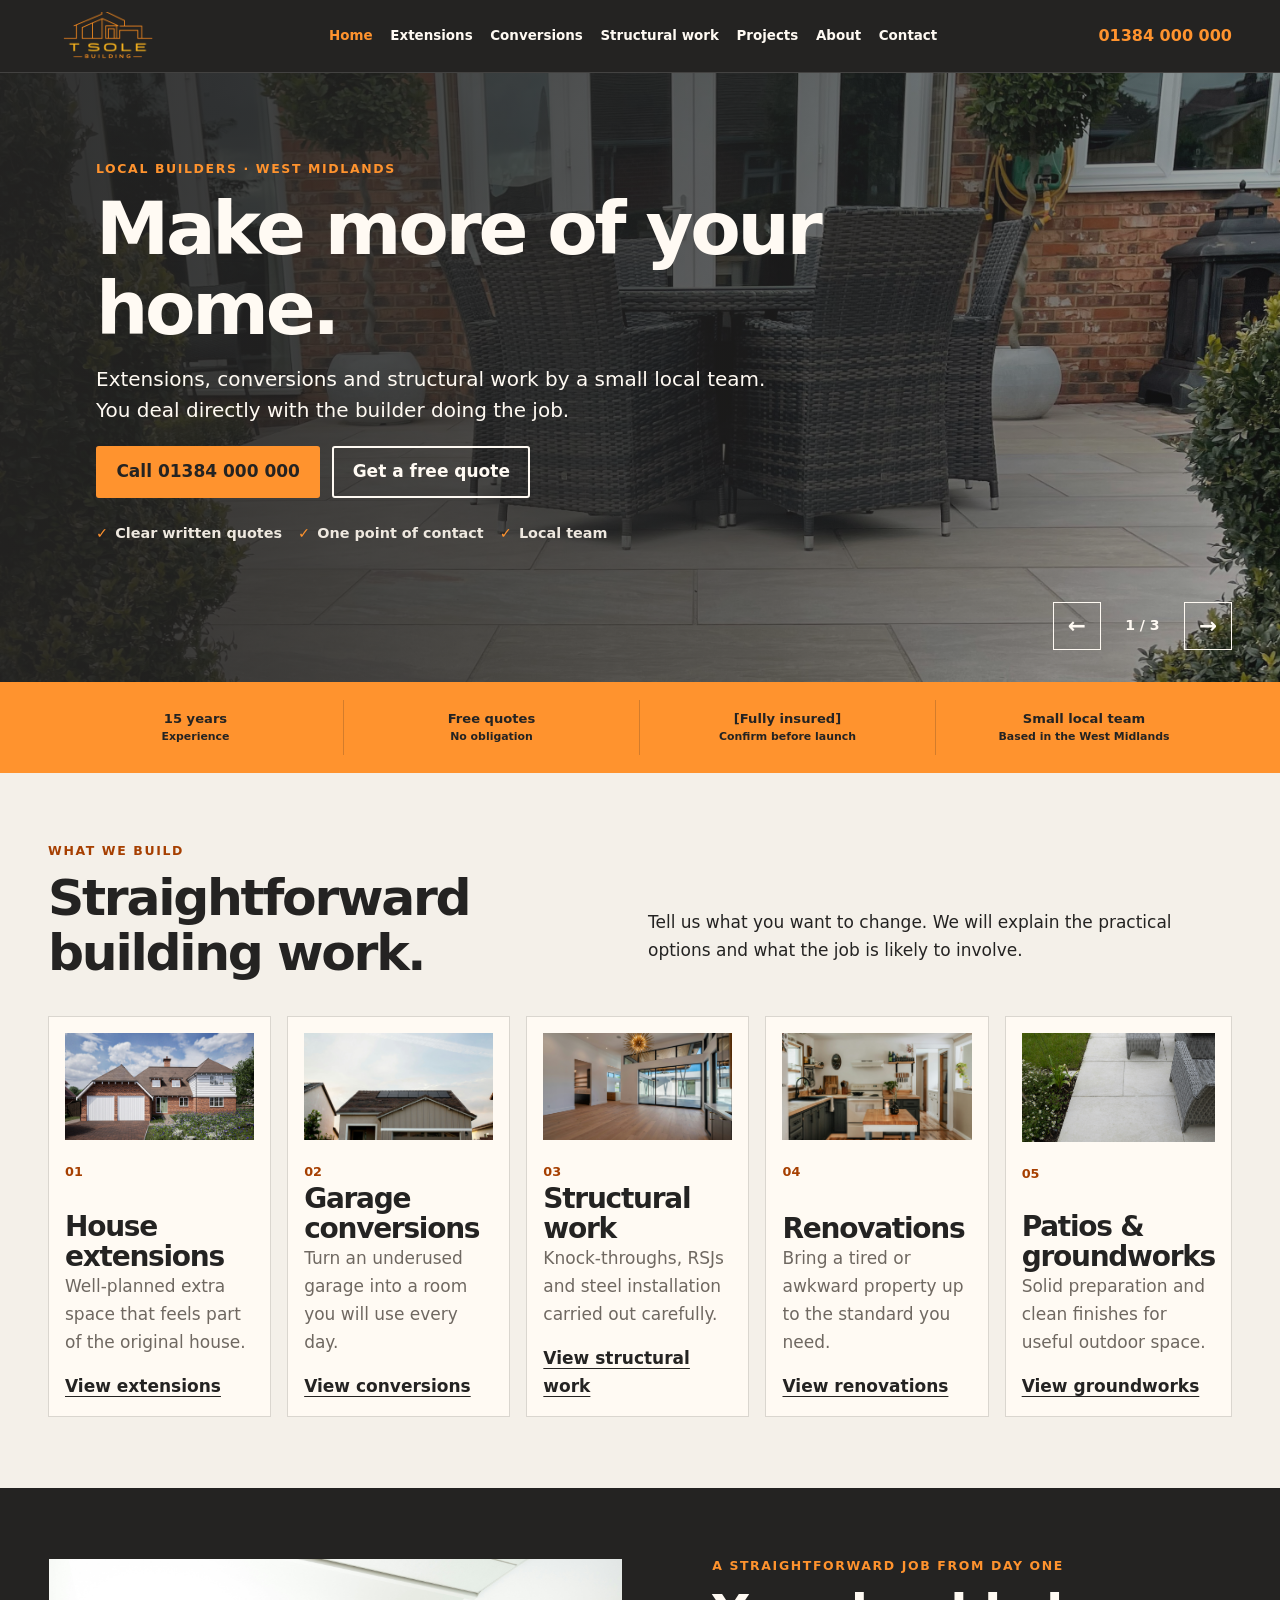
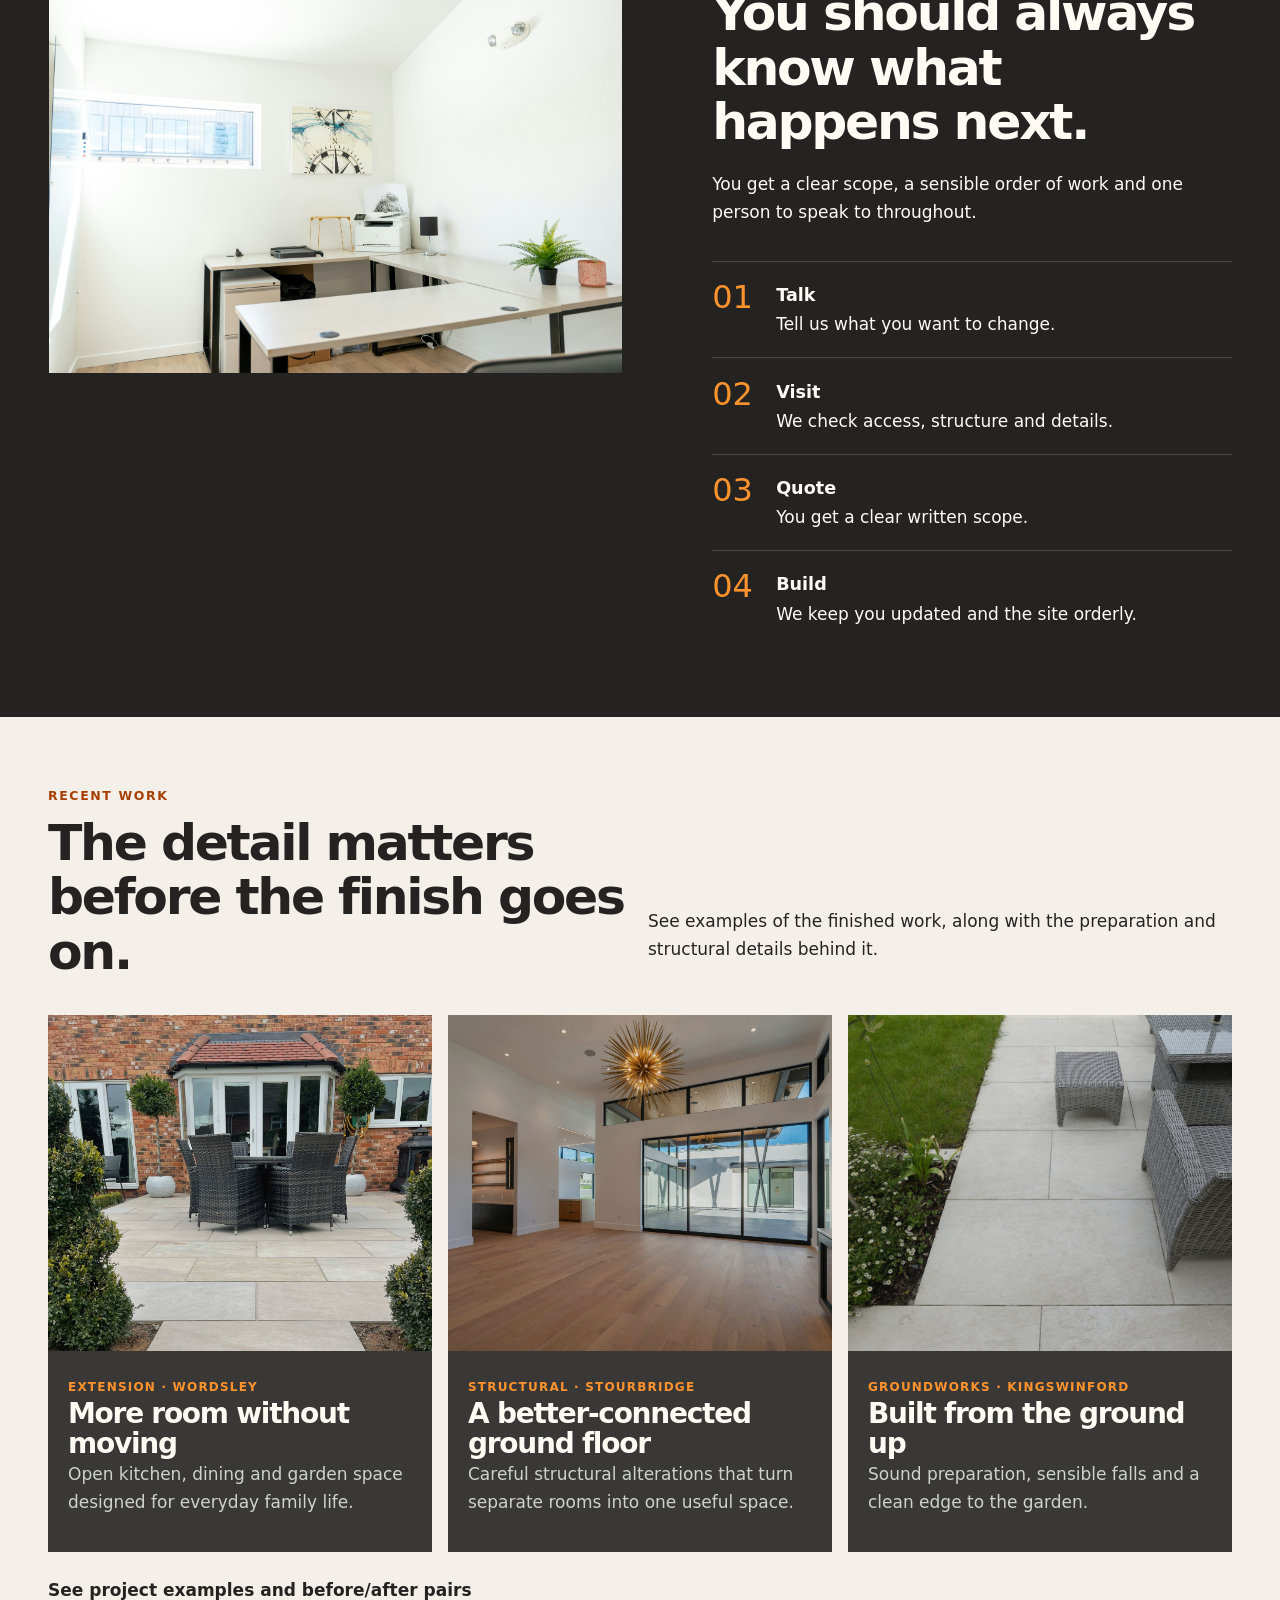
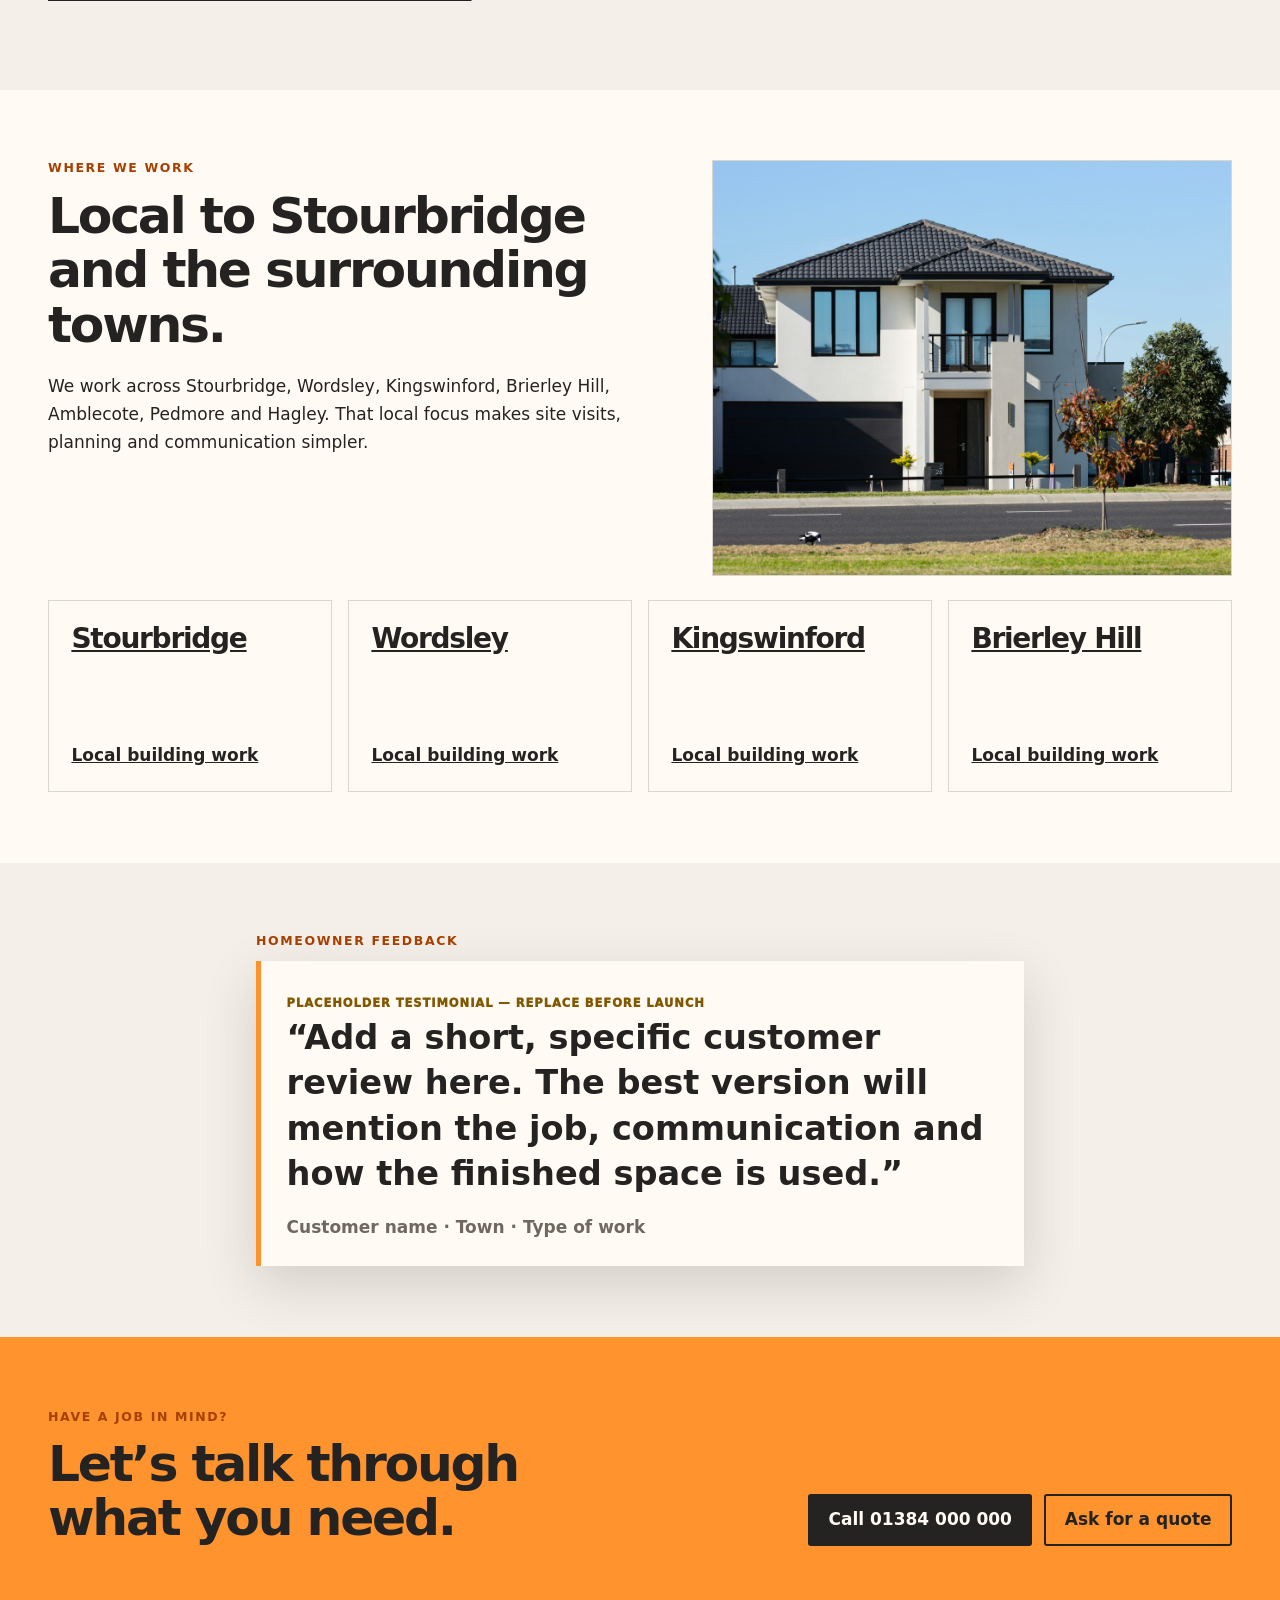
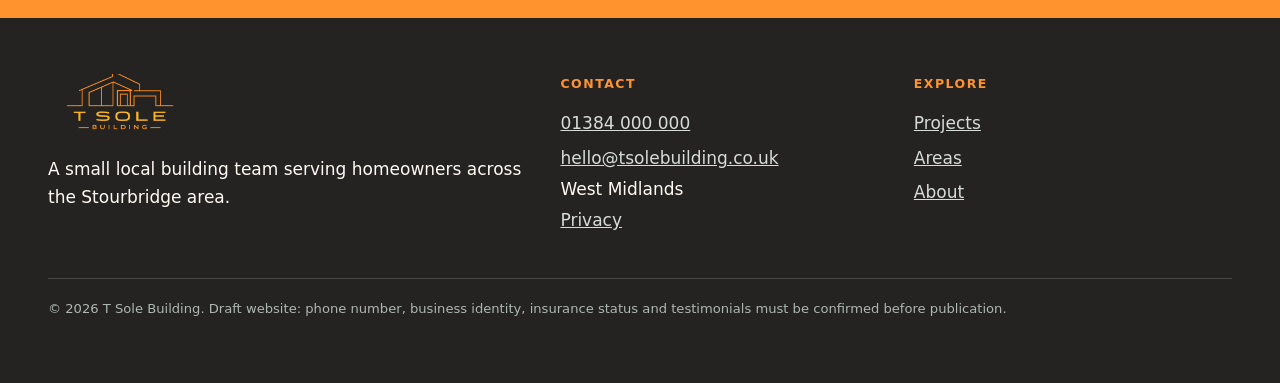
==== commit 4b109099: "Fix logo sizing and swap hero layouts" ====
--- a/index.html
+++ b/index.html
@@ -13,7 +13,7 @@
   <meta property="og:url" content="https://www.tsolebuilding.co.uk/">
   <meta property="og:image" content="https://www.tsolebuilding.co.uk/images/TSole%20logo.png">
   <meta property="og:image:alt" content="T Sole Building logo">
-  <link rel="icon" href="images/TSole%20logo.png" type="image/png"><link rel="stylesheet" href="styles.css">
+  <link rel="icon" href="images/TSole%20logo.png" type="image/png"><link rel="stylesheet" href="styles.css?v=20260820-2">
   <script type="application/ld+json">
   {
     "@context": "https://schema.org",
@@ -57,23 +57,26 @@
   </header>
 
   <main id="main">
-    <section class="hero">
-      <div class="hero-media">
-        <img src="images/elise-brown-ebrpvrJQu-0-unsplash.jpg" width="1600" height="1000" alt="Temporary image of a tiled patio outside a brick house" fetchpriority="high">
-        <!-- REPLACE: wide exterior shot of the company's best completed rear extension in the Stourbridge area -->
+    <section class="hero carousel-hero" data-carousel aria-roledescription="carousel" aria-label="Recent building work">
+      <div class="hero-carousel" aria-live="polite">
+        <div class="hero-slide is-active" data-carousel-slide><img src="images/elise-brown-ebrpvrJQu-0-unsplash.jpg" width="1600" height="900" alt="Temporary image of a tiled patio outside a brick house" fetchpriority="high"><!-- REPLACE: wide exterior shot of the company's best completed rear extension in the Stourbridge area --></div>
+        <div class="hero-slide" data-carousel-slide hidden><img src="images/salvo-media-llc-cyPTV1MY844-unsplash.jpg" width="1600" height="900" alt="Temporary image of a large open-plan interior with glazing"><!-- REPLACE: completed open-plan structural alteration in Stourbridge --></div>
+        <div class="hero-slide" data-carousel-slide hidden><img src="images/tile-merchant-ireland-bMOwrJLFQJY-unsplash.jpg" width="1600" height="900" alt="Temporary image of a paved garden patio"><!-- REPLACE: finished patio and groundworks project in the Stourbridge area --></div>
       </div>
+      <div class="hero-overlay" aria-hidden="true"></div>
       <div class="container hero-content">
         <p class="eyebrow on-dark">Local builders · West Midlands</p>
         <h1>Make more of your home.</h1>
         <p class="lede">Extensions, conversions and structural work by a small local team. You deal directly with the builder doing the job.</p>
         <div class="button-row">
           <a class="btn" href="tel:+441384000000">Call 01384 000 000</a>
-          <a class="btn btn-outline" href="contact.html">Get a free quote</a>
+          <a class="btn btn-outline btn-outline-light" href="contact.html">Get a free quote</a>
         </div>
         <div class="proof-line" aria-label="Service highlights">
           <span>Clear written quotes</span><span>One point of contact</span><span>Local team</span>
         </div>
       </div>
+      <div class="carousel-controls hero-carousel-controls" aria-label="Choose a project image"><button class="carousel-arrow" type="button" data-carousel-prev aria-label="Previous image">←</button><div class="carousel-status" aria-live="polite"><span data-carousel-current>1</span> / 3</div><button class="carousel-arrow" type="button" data-carousel-next aria-label="Next image">→</button></div>
     </section>
 
     <aside class="trust-strip" aria-label="Why choose us">
--- a/styles.css
+++ b/styles.css
@@ -167,7 +167,7 @@
 }
 
 .header-inner {
-  min-height: 4.75rem;
+  min-height: 4.25rem;
   display: flex;
   align-items: center;
   justify-content: space-between;
@@ -183,8 +183,8 @@
 
 .brand-logo-frame {
   display: block;
-  width: clamp(8.25rem, 15vw, 10.75rem);
-  height: 4rem;
+  width: clamp(6.25rem, 10vw, 7.5rem);
+  height: 3rem;
   overflow: hidden;
 }
 
@@ -196,8 +196,8 @@
 }
 
 .site-footer .brand-logo-frame {
-  width: 12rem;
-  height: 4.5rem;
+  width: 9rem;
+  height: 3.6rem;
 }
 
 .header-actions {
@@ -376,6 +376,7 @@
 .carousel-hero .breadcrumbs a { color: var(--accent); }
 .carousel-hero .breadcrumbs { color: #d7dcd9; }
 .carousel-hero .lede { color: var(--white); }
+.carousel-hero .proof-line { color: #eee8df; }
 
 .btn-outline-light {
   border-color: var(--white);
@@ -783,7 +784,7 @@
 .error-code { color: var(--accent); font-family: Inter, ui-sans-serif, system-ui, sans-serif; font-size: clamp(6rem, 30vw, 16rem); font-weight: 950; line-height: 0.75; }
 
 @media (max-width: 23rem) {
-  .site-header .brand-logo-frame { width: 7.25rem; }
+  .site-header .brand-logo-frame { width: 5.75rem; height: 2.7rem; }
   .header-actions { gap: 0.35rem; }
   .header-phone { font-size: 0.82rem; }
 }
@@ -805,11 +806,11 @@
 
 @media (min-width: 64rem) {
   body { padding-bottom: 0; }
-  .header-inner { min-height: 5.4rem; }
+  .header-inner { min-height: 4.5rem; }
   .menu-toggle { display: none; }
   .site-nav { position: static; display: block; min-height: 0; padding: 0; background: transparent; }
   .nav-list { display: flex; align-items: center; gap: 1.1rem; }
-  .nav-list a { padding: 1.9rem 0; border: 0; font-size: 0.84rem; }
+  .nav-list a { padding: 1.45rem 0; border: 0; font-size: 0.84rem; }
   .nav-group-label { display: none; }
   .nav-mobile-only { display: none; }
   .header-phone { font-size: 1rem; }
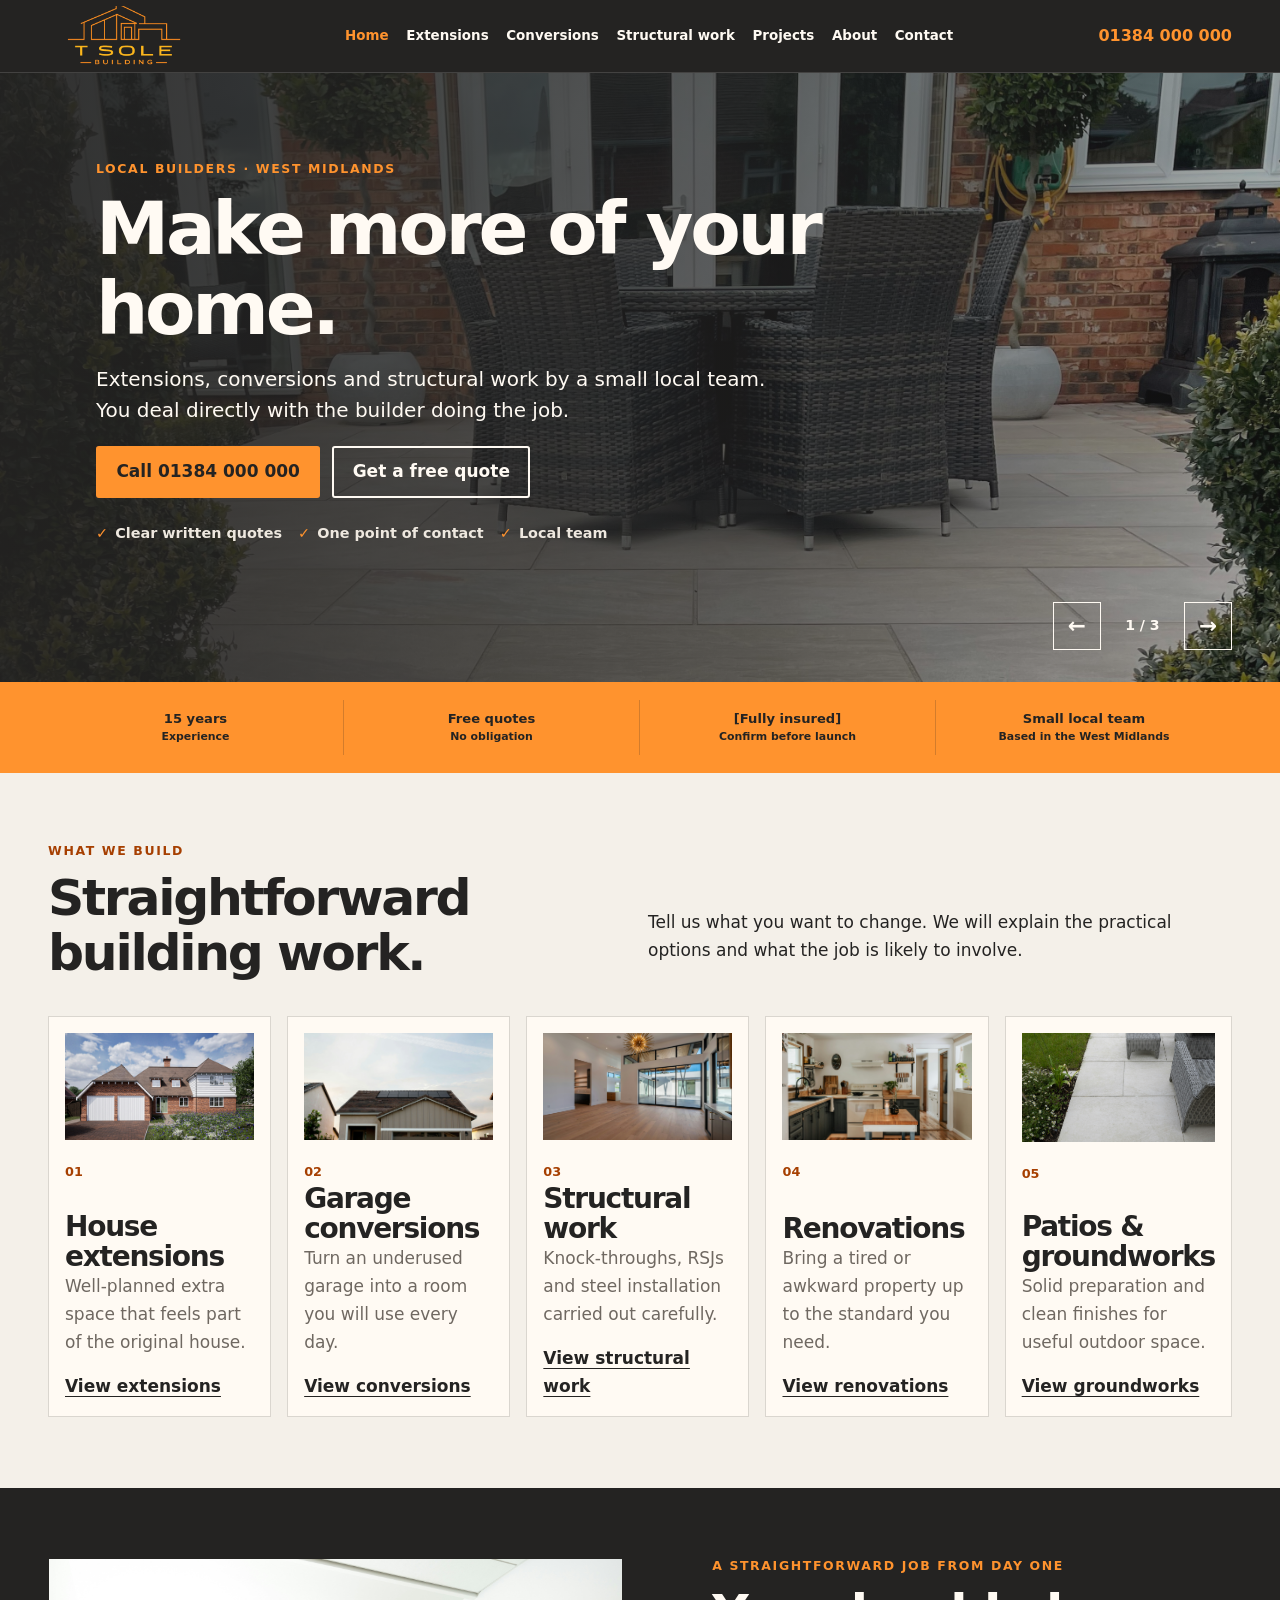
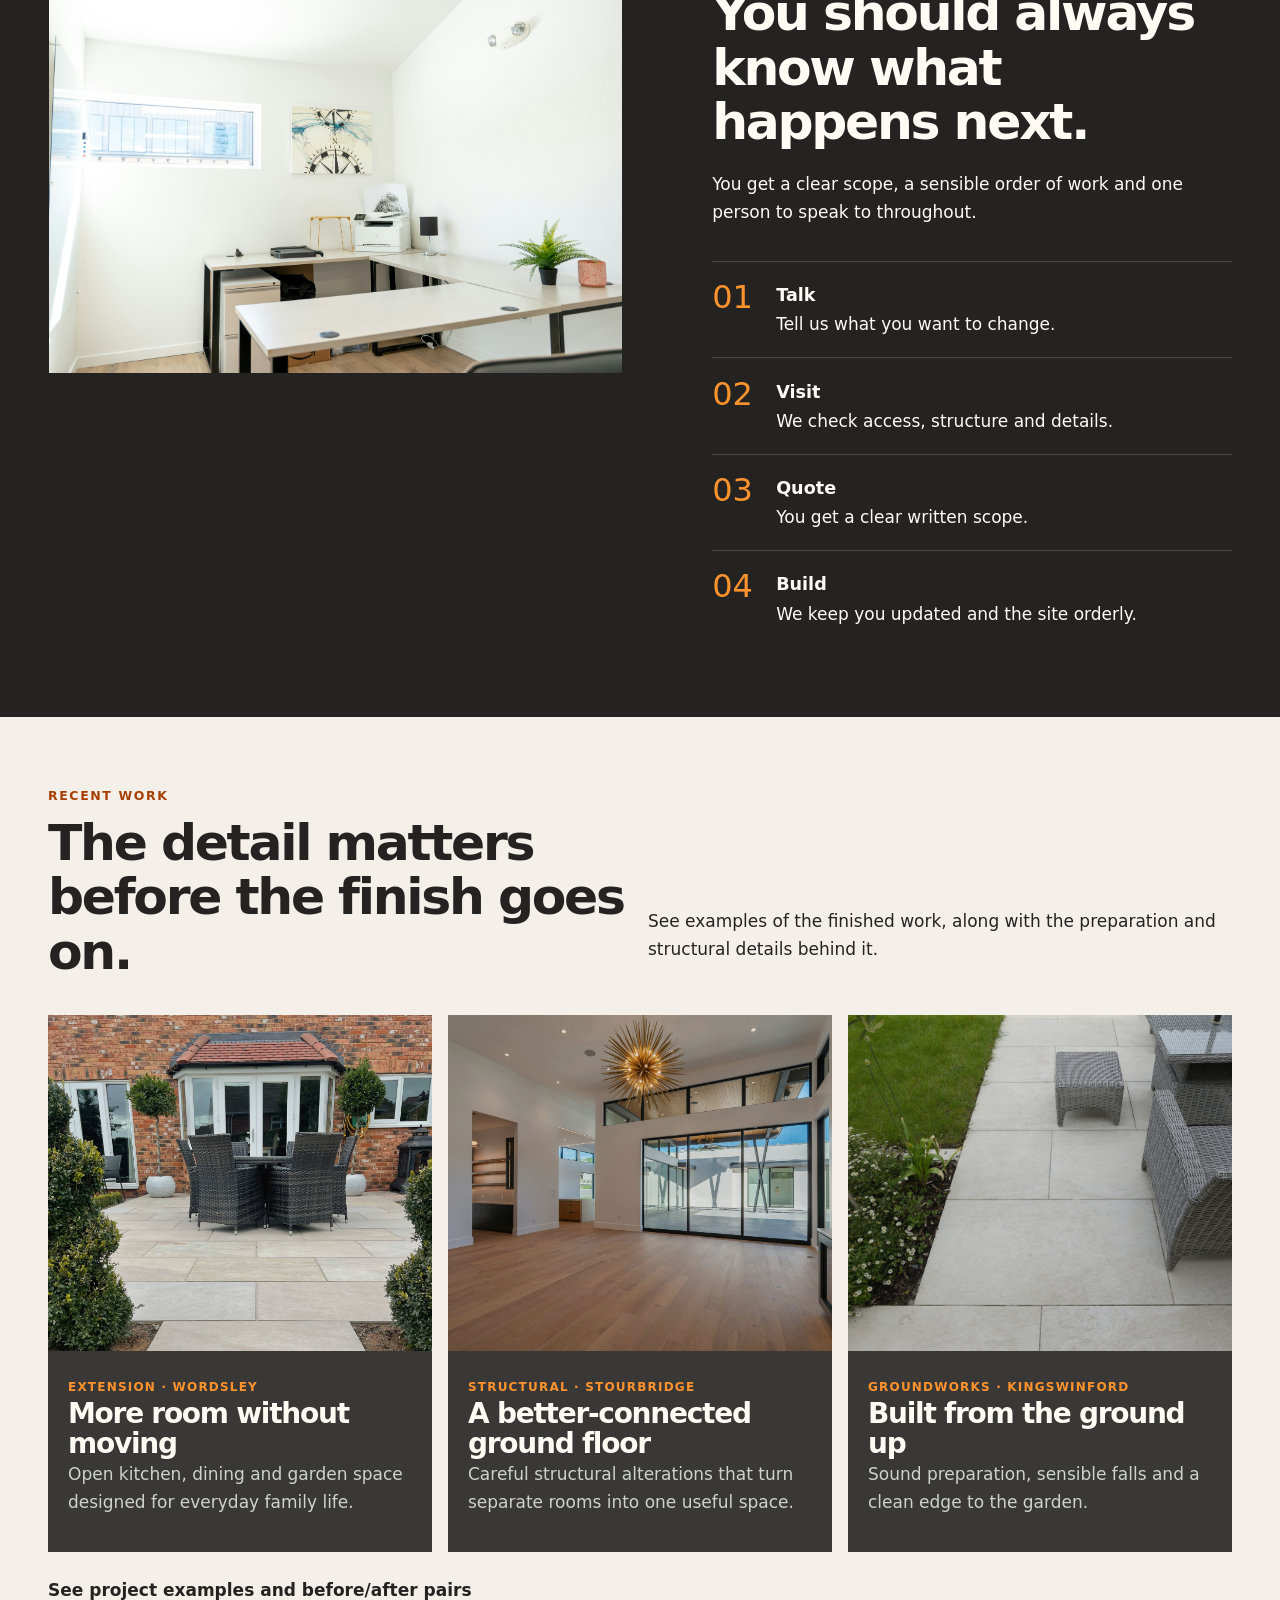
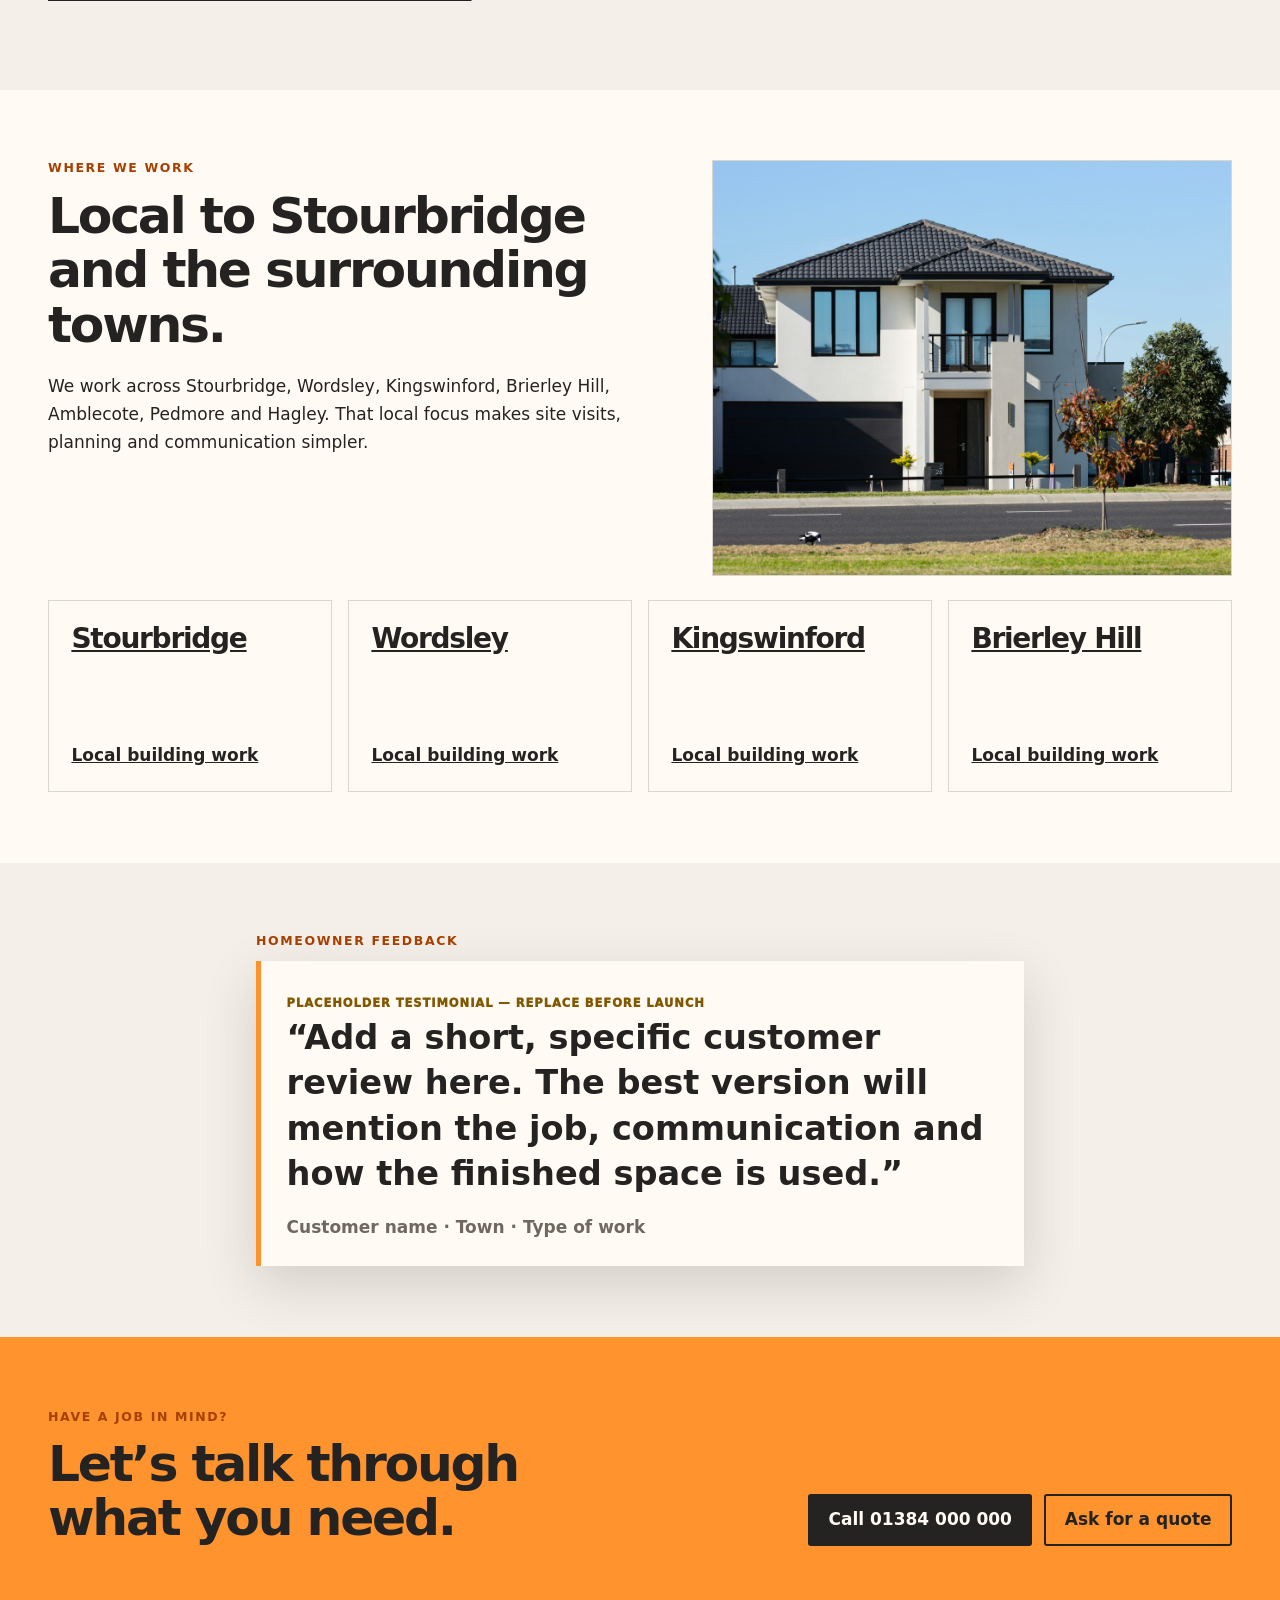
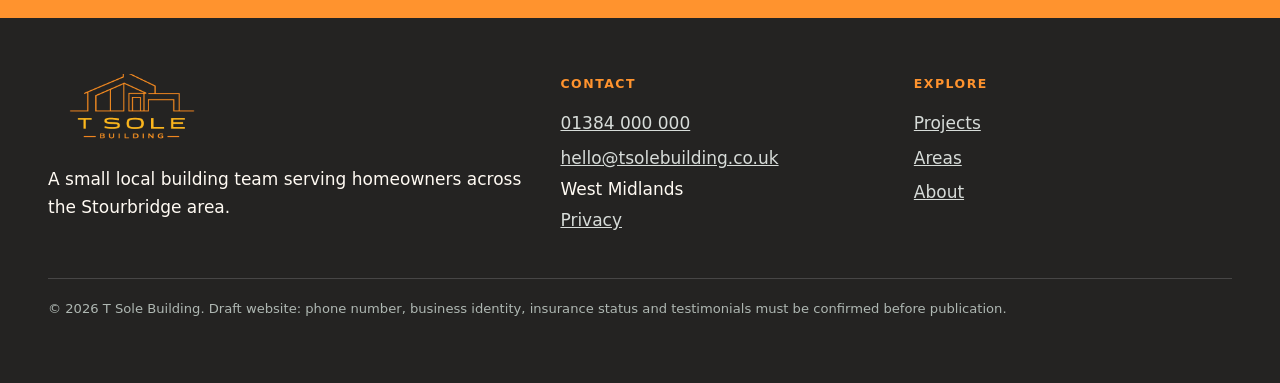
==== commit 7d8551ab: "Increase header logo size" ====
--- a/index.html
+++ b/index.html
@@ -13,7 +13,7 @@
   <meta property="og:url" content="https://www.tsolebuilding.co.uk/">
   <meta property="og:image" content="https://www.tsolebuilding.co.uk/images/TSole%20logo.png">
   <meta property="og:image:alt" content="T Sole Building logo">
-  <link rel="icon" href="images/TSole%20logo.png" type="image/png"><link rel="stylesheet" href="styles.css?v=20260820-2">
+  <link rel="icon" href="images/TSole%20logo.png" type="image/png"><link rel="stylesheet" href="styles.css?v=20260821-3">
   <script type="application/ld+json">
   {
     "@context": "https://schema.org",
--- a/styles.css
+++ b/styles.css
@@ -183,8 +183,8 @@
 
 .brand-logo-frame {
   display: block;
-  width: clamp(6.25rem, 10vw, 7.5rem);
-  height: 3rem;
+  width: clamp(7.5rem, 12vw, 9.5rem);
+  height: 3.8rem;
   overflow: hidden;
 }
 
@@ -196,8 +196,8 @@
 }
 
 .site-footer .brand-logo-frame {
-  width: 9rem;
-  height: 3.6rem;
+  width: 10.5rem;
+  height: 4.2rem;
 }
 
 .header-actions {
@@ -784,7 +784,7 @@
 .error-code { color: var(--accent); font-family: Inter, ui-sans-serif, system-ui, sans-serif; font-size: clamp(6rem, 30vw, 16rem); font-weight: 950; line-height: 0.75; }
 
 @media (max-width: 23rem) {
-  .site-header .brand-logo-frame { width: 5.75rem; height: 2.7rem; }
+  .site-header .brand-logo-frame { width: 6.5rem; height: 3.2rem; }
   .header-actions { gap: 0.35rem; }
   .header-phone { font-size: 0.82rem; }
 }
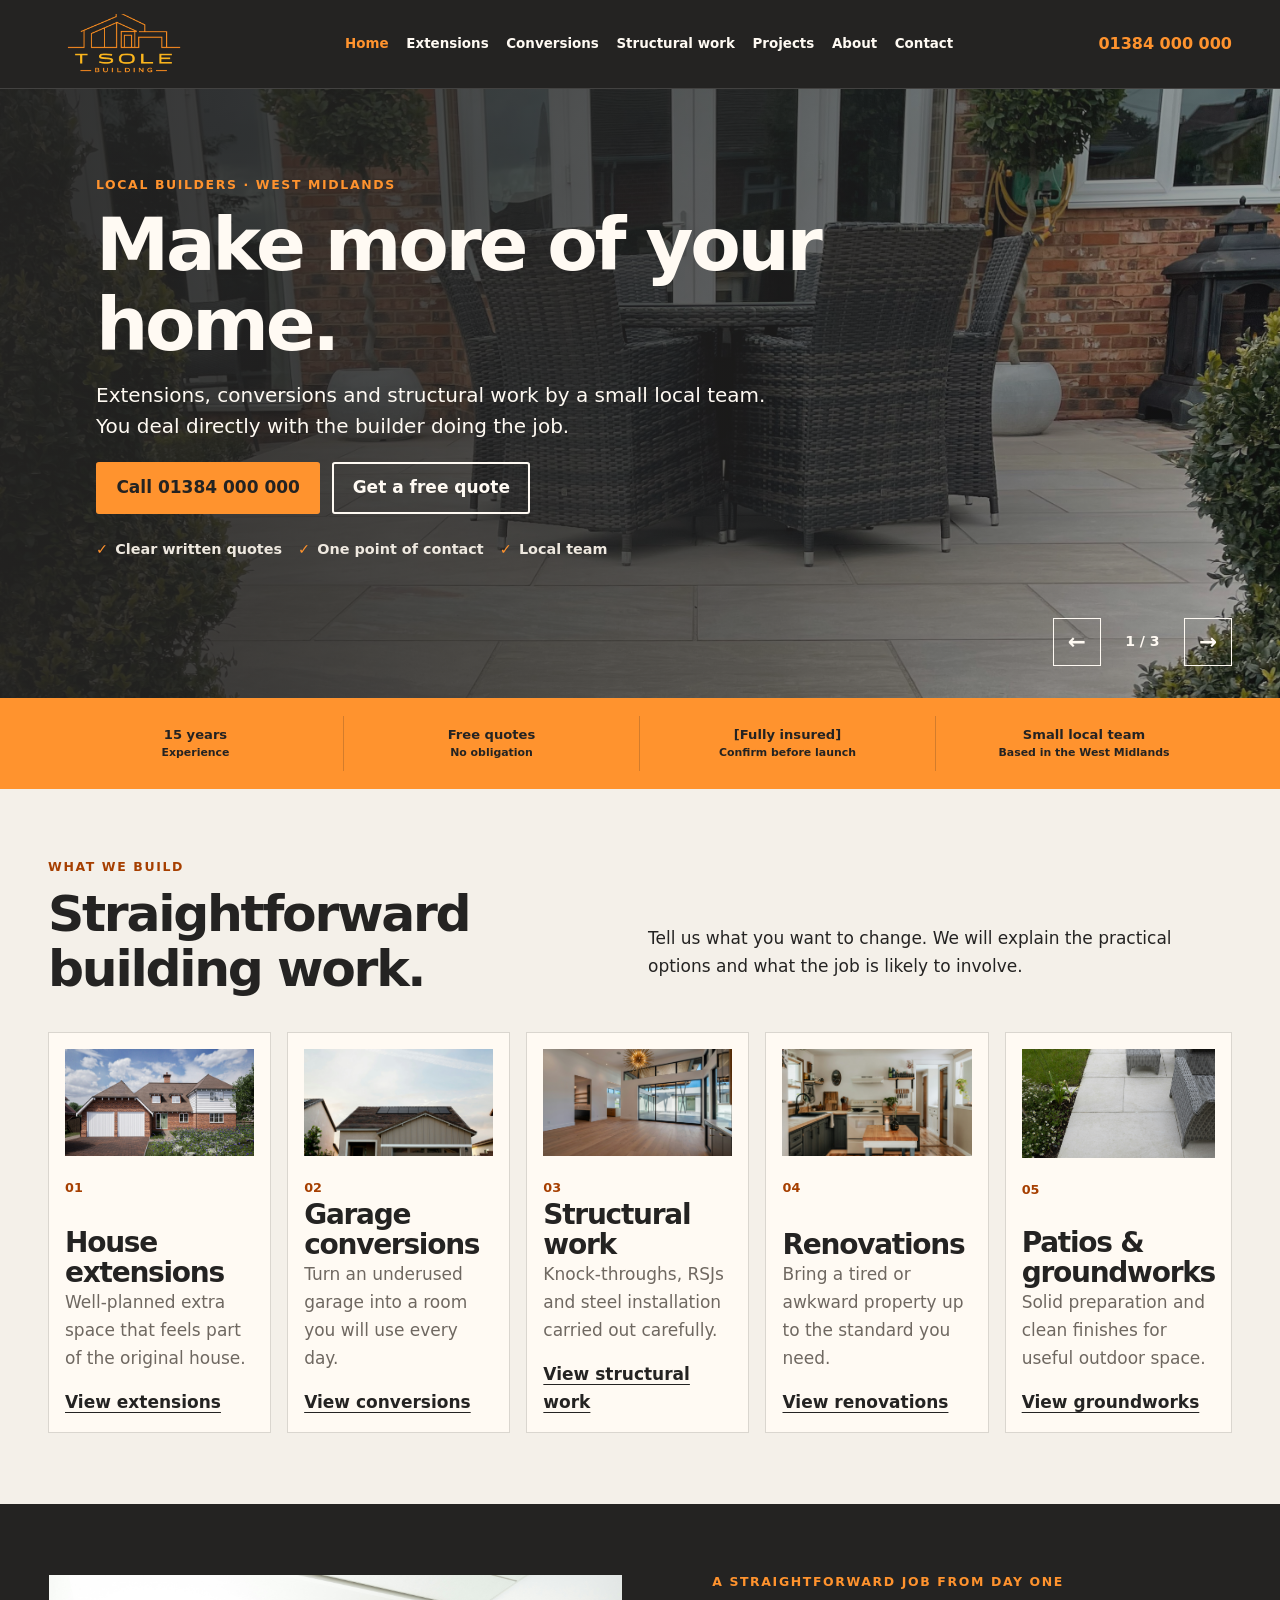
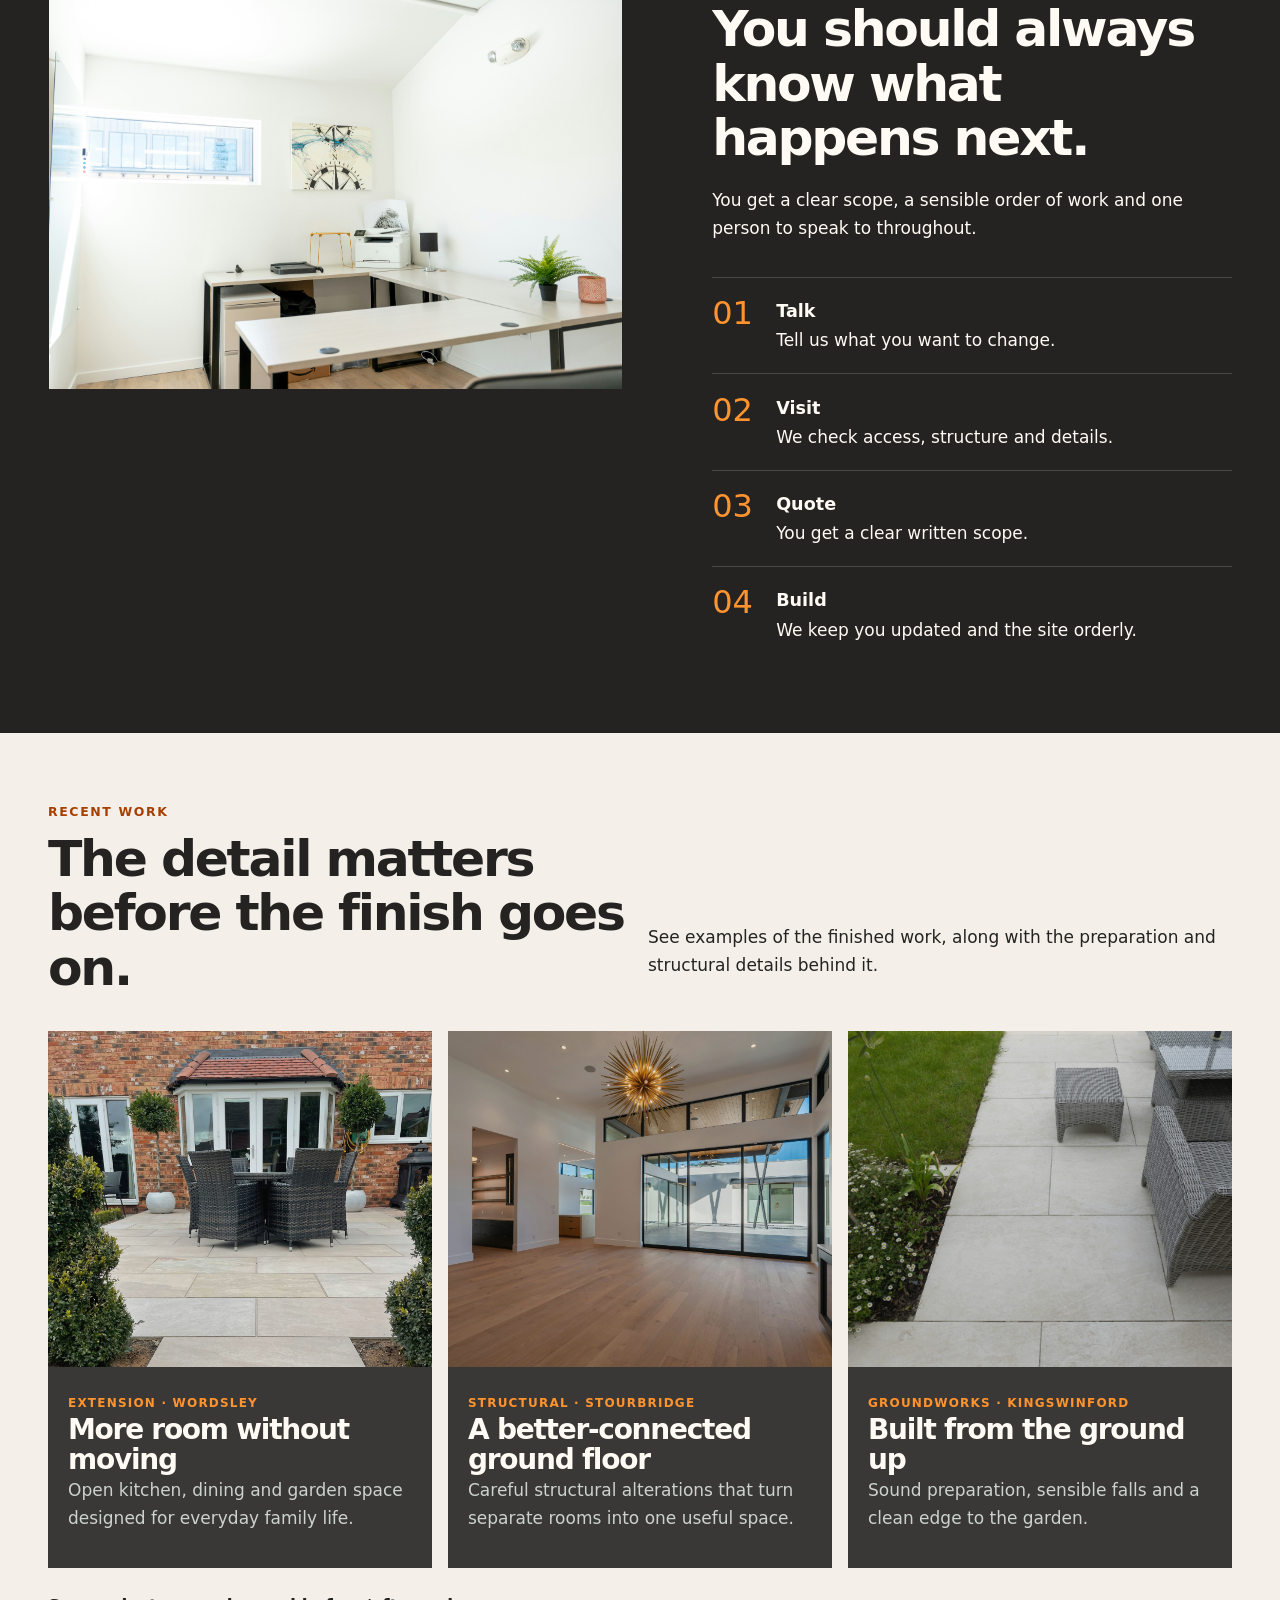
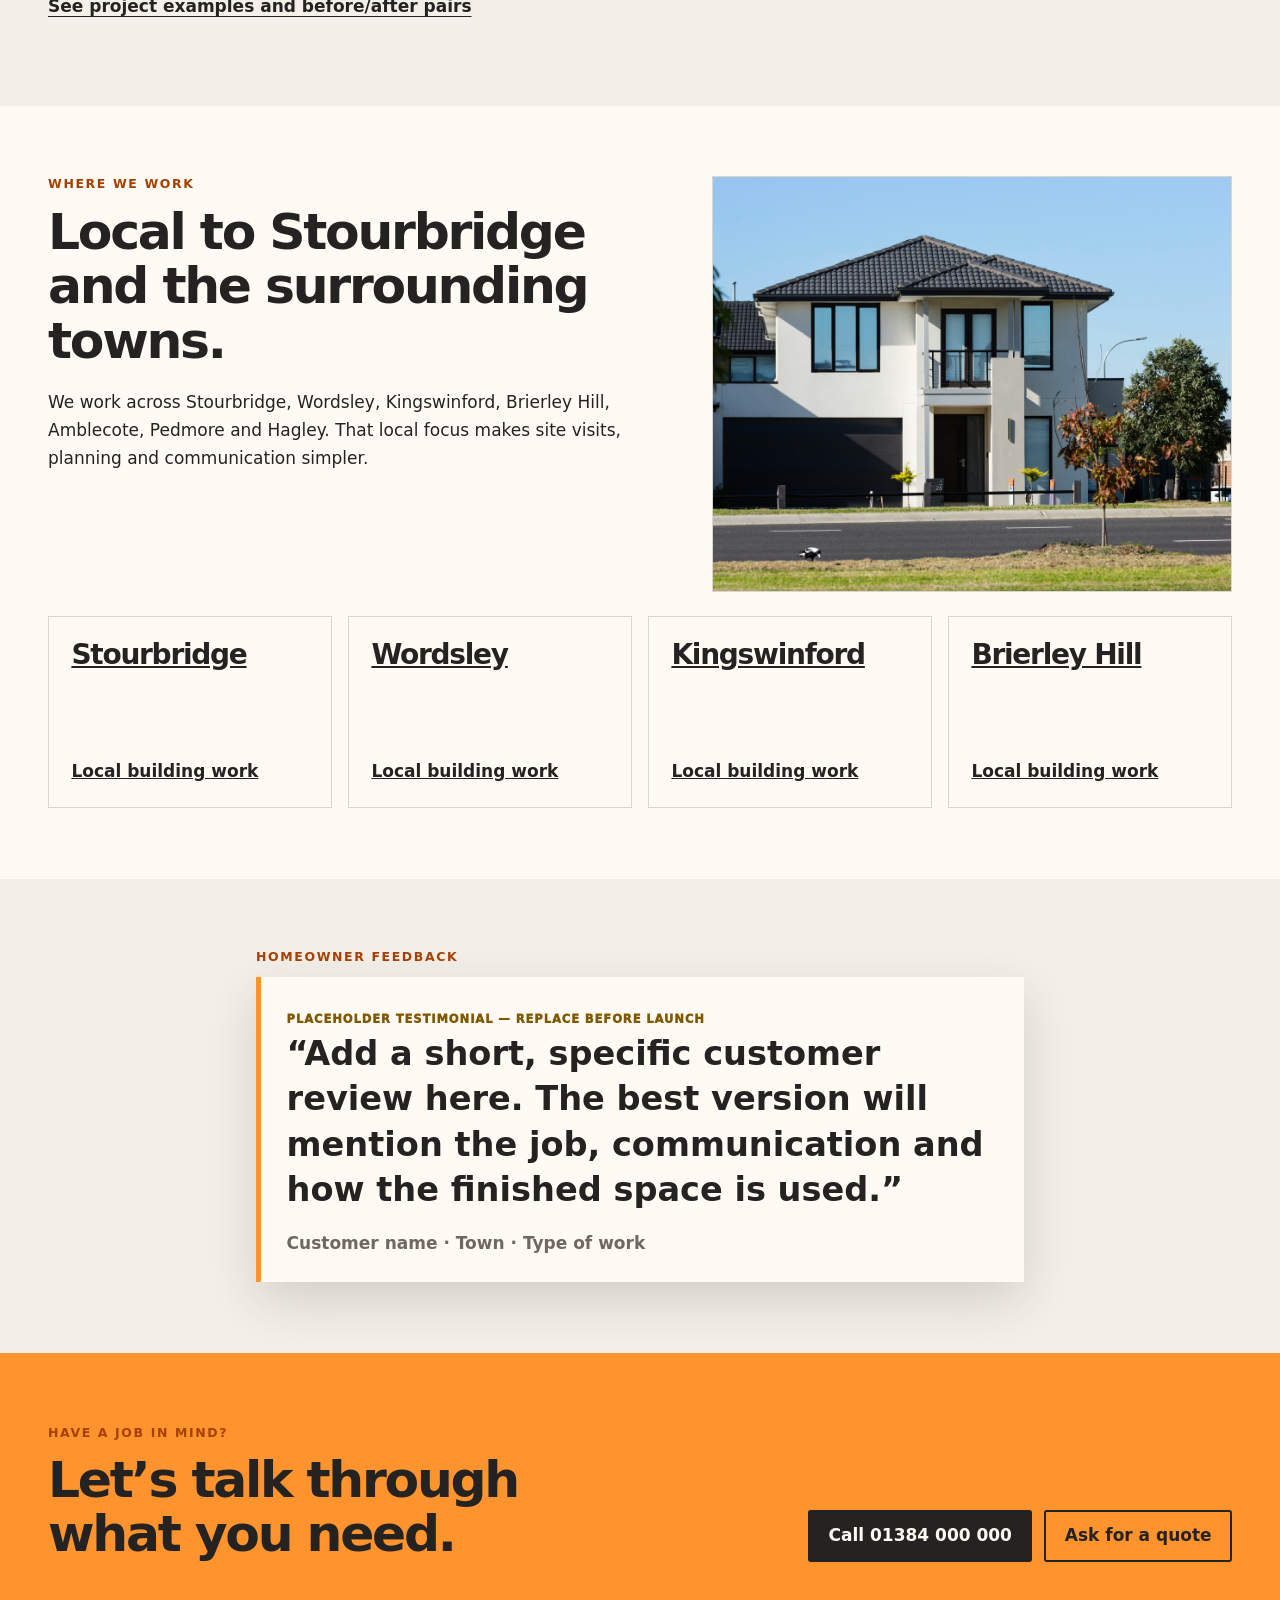
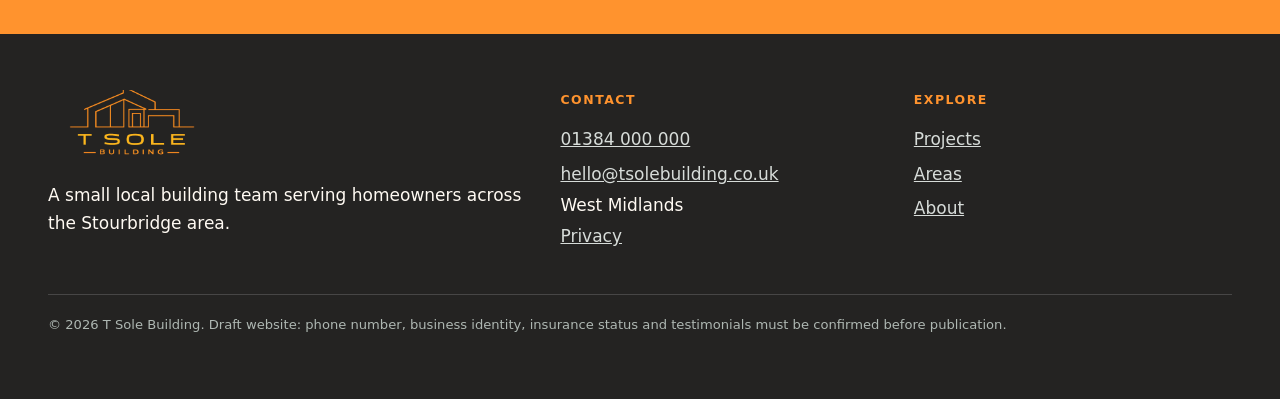
==== commit c885df64: "Add breathing room around header logo" ====
--- a/index.html
+++ b/index.html
@@ -13,7 +13,7 @@
   <meta property="og:url" content="https://www.tsolebuilding.co.uk/">
   <meta property="og:image" content="https://www.tsolebuilding.co.uk/images/TSole%20logo.png">
   <meta property="og:image:alt" content="T Sole Building logo">
-  <link rel="icon" href="images/TSole%20logo.png" type="image/png"><link rel="stylesheet" href="styles.css?v=20260821-3">
+  <link rel="icon" href="images/TSole%20logo.png" type="image/png"><link rel="stylesheet" href="styles.css?v=20260821-4">
   <script type="application/ld+json">
   {
     "@context": "https://schema.org",
--- a/styles.css
+++ b/styles.css
@@ -167,7 +167,7 @@
 }
 
 .header-inner {
-  min-height: 4.25rem;
+  min-height: 5.25rem;
   display: flex;
   align-items: center;
   justify-content: space-between;
@@ -806,7 +806,7 @@
 
 @media (min-width: 64rem) {
   body { padding-bottom: 0; }
-  .header-inner { min-height: 4.5rem; }
+  .header-inner { min-height: 5.5rem; }
   .menu-toggle { display: none; }
   .site-nav { position: static; display: block; min-height: 0; padding: 0; background: transparent; }
   .nav-list { display: flex; align-items: center; gap: 1.1rem; }
